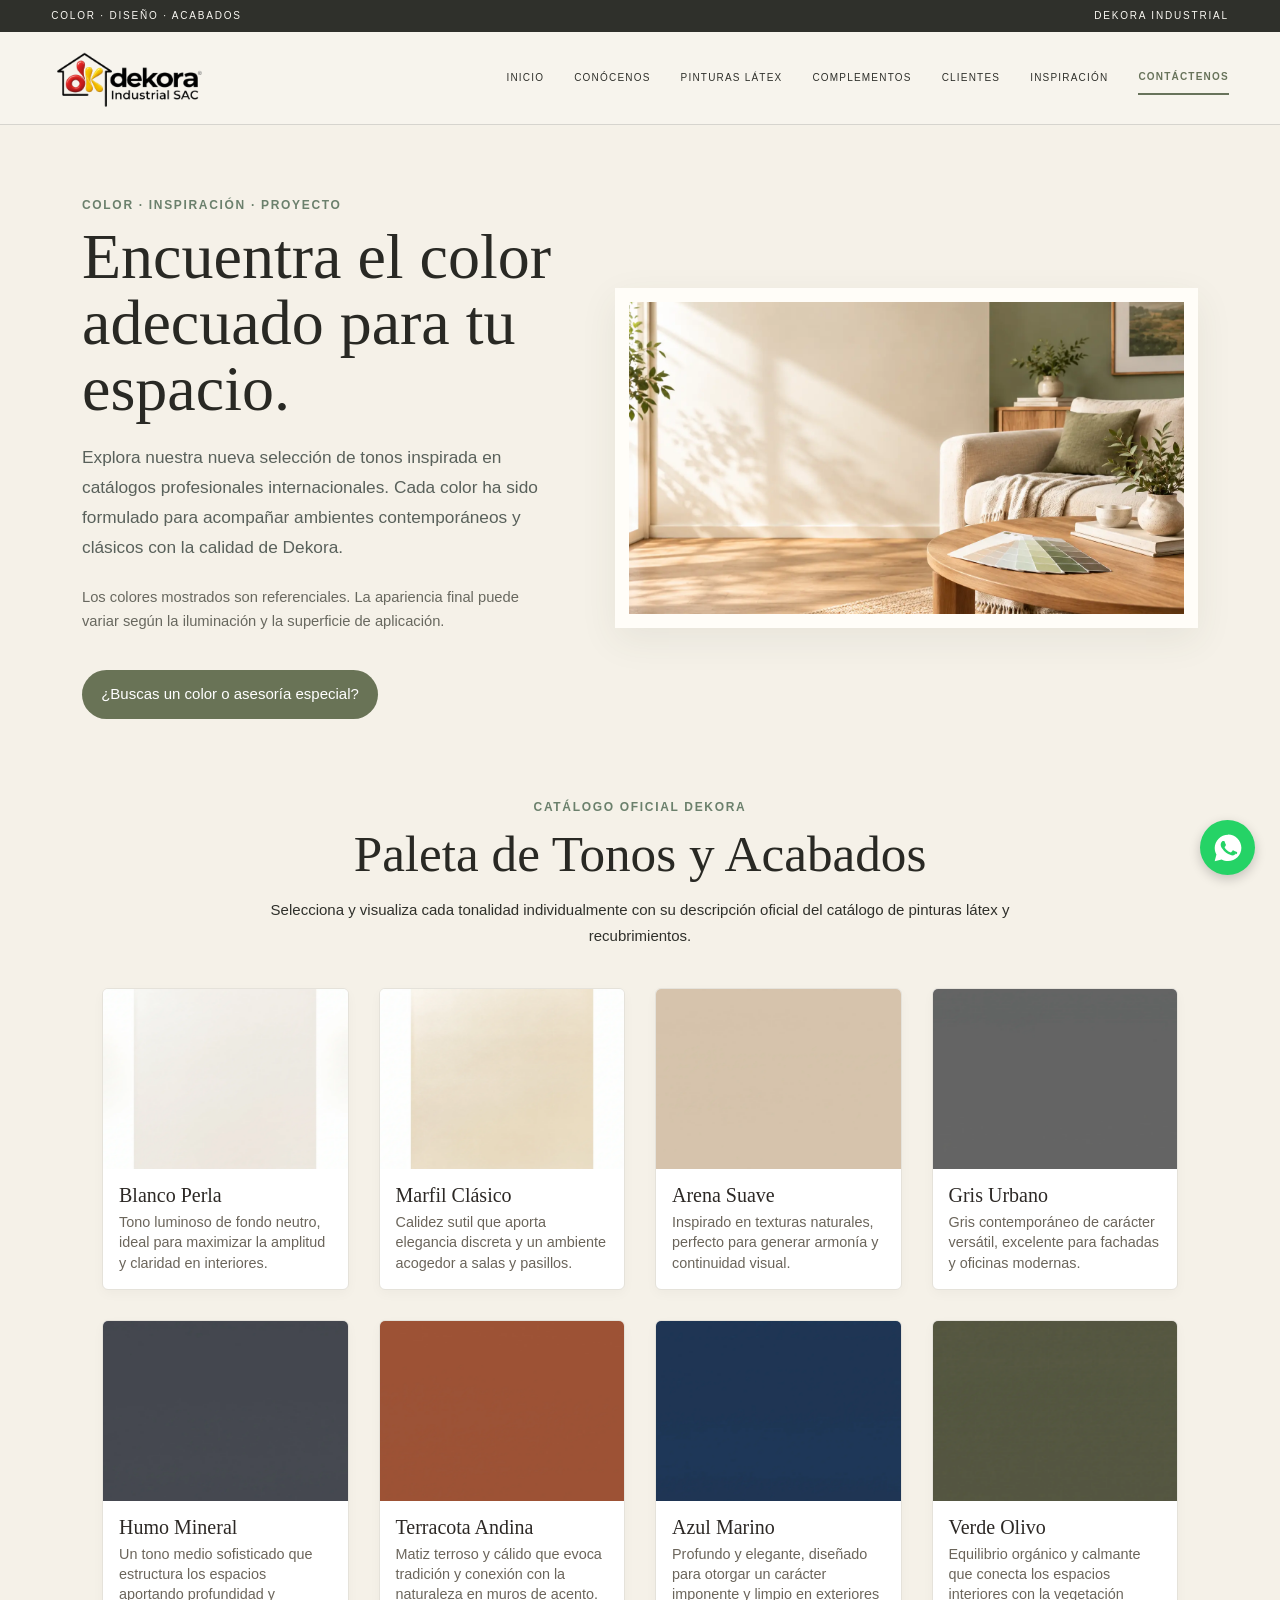
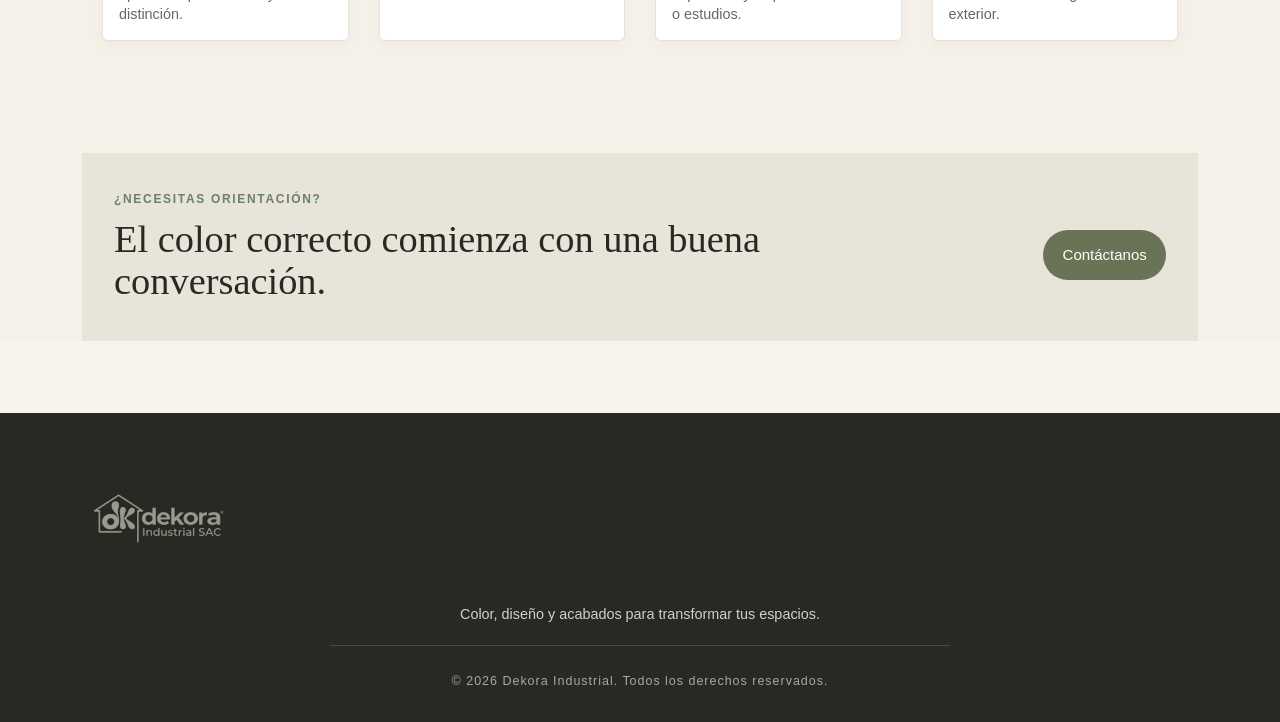
==== carta.html @ 5e77c66f "Add files via upload" ====
<!DOCTYPE html>
<html lang="es">

<head>
  <meta charset="utf-8">
  <meta name="viewport" content="width=device-width, initial-scale=1.0">

  <title>Carta de Colores y Tonos para Proyectos | Dekora Industrial</title>
  <meta name="description"
    content="Explora nuestra carta de colores por tonos inspirada en estándares profesionales. Encuentra muestras individuales y asesórate con nuestro equipo comercial en el Perú.">

  <!-- Open Graph -->
  <meta property="og:title" content="Dekora Industrial S.A.C. | Calidad y Color en Pinturas">
  <meta property="og:description"
    content="Líderes en fabricación de pinturas látex, selladores y recubrimientos para el sector construcción e industrial en el Perú.">
  <meta property="og:image" content="assets/img/logo-2026.png">
  <meta property="og:type" content="website">
  <meta property="og:locale" content="es_PE">

  <link href="assets/css/estilos.css" rel="stylesheet">

  <!-- Estilos específicos añadidos para la cuadrícula estilo Little Greene -->
  <style>
    .color-swatch-grid {
      display: grid;
      grid-template-columns: repeat(auto-fill, minmax(220px, 1fr));
      gap: 30px;
      max-width: 1200px;
      margin: 40px auto;
      padding: 0 20px;
    }

    .color-swatch-card {
      background: #fff;
      border: 1px solid #e5e2da;
      border-radius: 6px;
      overflow: hidden;
      box-shadow: 0 4px 12px rgba(0, 0, 0, 0.03);
      transition: transform 0.2s ease, box-shadow 0.2s ease;
    }

    .color-swatch-card:hover {
      transform: translateY(-4px);
      box-shadow: 0 8px 20px rgba(0, 0, 0, 0.08);
    }

    .color-swatch-img {
      width: 100%;
      height: 180px;
      object-fit: cover;
      display: block;
    }

    .color-swatch-info {
      padding: 16px;
      text-align: left;
    }

    .color-swatch-info h3 {
      font-family: 'Cormorant Garamond', serif;
      font-size: 1.25rem;
      color: #2c2825;
      margin-bottom: 6px;
    }

    .color-swatch-info p {
      font-size: 0.9rem;
      color: #6b655b;
      margin: 0;
      line-height: 1.4;
    }
  </style>
</head>

<body>
  <div id="contenedor">

    <!-- HEADER -->
    <header class="site-header">
      <div class="top-bar"><span>Color · Diseño · Acabados</span><span>DEKORA INDUSTRIAL</span></div>
      <div class="main-header">
        <a href="index.html" class="logo" aria-label="Dekora - Inicio"><img src="assets/img/logo-2026.png"
            alt="Dekora"></a>
        <nav class="main-nav" aria-label="Navegación principal">
          <a href="index.html">Inicio</a>
          <a href="conocenos.html">Conócenos</a>
          <a href="latex.html">Pinturas látex</a>
          <a href="complementos.html">Complementos</a>
          <a href="clientes.html">Clientes</a>
          <a href="ideas.html">Inspiración</a>
          <a href="contactenos.html" class="active">Contáctenos</a>
        </nav>
      </div>
    </header>

    <main class="carta-page">

      <!-- HERO EDITORIAL -->
      <section class="carta-hero">
        <div class="carta-hero-copy">
          <p class="eyebrow">Color · Inspiración · Proyecto</p>
          <h1>Encuentra el color adecuado para tu espacio.</h1>
          <p class="lead">Explora nuestra nueva selección de tonos inspirada en catálogos profesionales internacionales.
            Cada color ha sido formulado para acompañar ambientes contemporáneos y clásicos con la calidad de Dekora.
          </p>
          <p class="carta-note">Los colores mostrados son referenciales. La apariencia final puede variar según la
            iluminación y la superficie de aplicación.</p>
          <a class="button-link" href="contactenos.html">¿Buscas un color o asesoría especial?</a>
        </div>
        <div class="carta-hero-media">
          <img src="assets/img/carta-hero.webp" alt="Interior contemporáneo con muestras de color Dekora"
            loading="lazy">
        </div>
      </section>

      <!-- SECCIÓN DE MUESTRAS INDIVIDUALES (Estilo Little Greene / Grid en formato WebP) -->
      <section class="carta-library" aria-labelledby="carta-title">
        <div class="section-intro" style="text-align: center; max-width: 800px; margin: 0 auto; padding: 0 20px;">
          <p class="eyebrow">Catálogo Oficial Dekora</p>
          <h2 id="carta-title">Paleta de Tonos y Acabados</h2>
          <p>Selecciona y visualiza cada tonalidad individualmente con su descripción oficial del catálogo de pinturas
            látex y recubrimientos.</p>
        </div>

        <div class="color-swatch-grid">

          <!-- Tono 01 -->
          <article class="color-swatch-card">
            <img src="assets/img/colores/blanco-perla.webp" alt="Muestra de color Blanco Perla Dekora"
              class="color-swatch-img" loading="lazy">
            <div class="color-swatch-info">
              <h3>Blanco Perla</h3>
              <p>Tono luminoso de fondo neutro, ideal para maximizar la amplitud y claridad en interiores.</p>
            </div>
          </article>

          <!-- Tono 02 -->
          <article class="color-swatch-card">
            <img src="assets/img/colores/marfil-clasico.webp" alt="Muestra de color Marfil Clásico Dekora"
              class="color-swatch-img" loading="lazy">
            <div class="color-swatch-info">
              <h3>Marfil Clásico</h3>
              <p>Calidez sutil que aporta elegancia discreta y un ambiente acogedor a salas y pasillos.</p>
            </div>
          </article>

          <!-- Tono 03 -->
          <article class="color-swatch-card">
            <img src="assets/img/colores/arena-suave.webp" alt="Muestra de color Arena Suave Dekora"
              class="color-swatch-img" loading="lazy">
            <div class="color-swatch-info">
              <h3>Arena Suave</h3>
              <p>Inspirado en texturas naturales, perfecto para generar armonía y continuidad visual.</p>
            </div>
          </article>

          <!-- Tono 04 -->
          <article class="color-swatch-card">
            <img src="assets/img/colores/gris-urbano.webp" alt="Muestra de color Gris Urbano Dekora"
              class="color-swatch-img" loading="lazy">
            <div class="color-swatch-info">
              <h3>Gris Urbano</h3>
              <p>Gris contemporáneo de carácter versátil, excelente para fachadas y oficinas modernas.</p>
            </div>
          </article>

          <!-- Tono 05 -->
          <article class="color-swatch-card">
            <img src="assets/img/colores/humo-mineral.webp" alt="Muestra de color Humo Mineral Dekora"
              class="color-swatch-img" loading="lazy">
            <div class="color-swatch-info">
              <h3>Humo Mineral</h3>
              <p>Un tono medio sofisticado que estructura los espacios aportando profundidad y distinción.</p>
            </div>
          </article>

          <!-- Tono 06 -->
          <article class="color-swatch-card">
            <img src="assets/img/colores/terracota-andina.webp" alt="Muestra de color Terracota Andina Dekora"
              class="color-swatch-img" loading="lazy">
            <div class="color-swatch-info">
              <h3>Terracota Andina</h3>
              <p>Matiz terroso y cálido que evoca tradición y conexión con la naturaleza en muros de acento.</p>
            </div>
          </article>

          <!-- Tono 07 -->
          <article class="color-swatch-card">
            <img src="assets/img/colores/azul-marino.webp" alt="Muestra de color Azul Marino Dekora"
              class="color-swatch-img" loading="lazy">
            <div class="color-swatch-info">
              <h3>Azul Marino</h3>
              <p>Profundo y elegante, diseñado para otorgar un carácter imponente y limpio en exteriores o estudios.</p>
            </div>
          </article>

          <!-- Tono 08 -->
          <article class="color-swatch-card">
            <img src="assets/img/colores/verde-olivo.webp" alt="Muestra de color Verde Olivo Dekora"
              class="color-swatch-img" loading="lazy">
            <div class="color-swatch-info">
              <h3>Verde Olivo</h3>
              <p>Equilibrio orgánico y calmante que conecta los espacios interiores con la vegetación exterior.</p>
            </div>
          </article>

        </div>
      </section>

      <!-- CALL TO ACTION -->
      <section class="carta-cta">
        <div>
          <p class="eyebrow">¿Necesitas orientación?</p>
          <h2>El color correcto comienza con una buena conversación.</h2>
        </div>
        <a class="button-link" href="contactenos.html">Contáctanos</a>
      </section>
    </main>

    <!-- WhatsApp Floating Button -->
    <a href="https://wa.me/51946542514?text=Hola,%20deseo%20más%20información%20sobre%20los%20colores%20y%20productos%20de%20Dekora."
      target="_blank" rel="noopener noreferrer" class="whatsapp-float-btn" aria-label="Escríbenos por WhatsApp">
      <svg class="whatsapp-float-icon" xmlns="http://www.w3.org/2000/svg" viewBox="0 0 24 24">
        <path
          d="M12.04 2c-5.52 0-10 4.48-10 10 0 1.77.46 3.45 1.28 4.9L2 22l5.25-1.38c1.41.77 3.03 1.21 4.79 1.21 5.52 0 10-4.48 10-10s-4.48-10-10-10zm5.81 14.19c-.24.67-1.4 1.28-1.93 1.36-.5.08-1.14.12-3.35-.78-2.88-1.19-4.75-4.14-4.89-4.33-.14-.19-1.16-1.55-1.16-2.96 0-1.41.74-2.1 1-2.38.26-.28.57-.35.76-.35.19 0 .38 0 .55.01.18.01.42-.07.66.51.24.58.82 2 .89 2.15.07.15.12.33.02.53-.1.2-.15.33-.3.51-.15.18-.32.4-.46.54-.15.15-.31.31-.13.61.18.3 0.8 1.32 1.72 2.14 1.18 1.05 2.18 1.38 2.49 1.53.31.15.49.13.67-.08.18-.21.78-.91.99-1.23.21-.32.42-.27.71-.16.29.11 1.83.86 2.14 1.02.31.16.52.24.6.37.08.13.08.75-.16 1.42z" />
      </svg>
    </a>

    <!-- FOOTER -->
    <footer id="piepagina" class="site-footer">
      <div class="footer-inner">
        <div class="footer-brand"><img src="assets/img/logo-2026-white_gray.png" alt="Dekora"></div>
        <p>Color, diseño y acabados para transformar tus espacios.</p>
        <p class="copyright">© 2026 Dekora Industrial. Todos los derechos reservados.</p>
      </div>
    </footer>
  </div>
</body>

</html>
---- assets/css/estilos.css ----
/*
  DEKORA WEBSITE STYLES
  This file contains the shared styles for the website.
  Keep image paths relative to each HTML file, for example:
  assets/img/latex-superior-4lts.webp
*/

/* =========================================================
   DEKORA INDUSTRIAL
   Author: Jose Alvarado
   File: estilos.css
   ========================================================= */

/* =========================================================
   LATEST CHANGES — September 3, 2026
   - Refined the hero section for a more editorial appearance.
   - Improved responsive spacing and typography.
   - Added accessible focus states and safer image behavior.
   - Kept legacy styles for older internal pages.
   ========================================================= */

/*
================================================================
DEKORA INDUSTRIAL — 2026
Premium editorial visual system
Paint · Color · Finishes · Inspiration

This stylesheet controls the redesigned homepage and keeps a
small compatibility layer for older internal pages.

IMPORTANT:
- index.html does NOT load the old global.css.
- The old jQuery slideshow is no longer used by the homepage.
- Legacy classes are retained at the bottom until internal pages
  are redesigned.
================================================================
*/


/* ==============================================================
   1. COLOR PALETTE
   ============================================================== */

:root {
    --cream: #F4F0E8;
    --warm-white: #FAF8F3;
    --olive: #65705A;
    --deep-green: #34443A;
    --terracotta: #A66A52;
    --charcoal: #292924;
    --soft-grey: #D8D3C8;
    --white: #FFFFFF;

    --content-width: 1240px;
    --wide-width: 1400px;
}


/* ==============================================================
   2. RESET / BASE
   ============================================================== */

*,
*::before,
*::after {
    box-sizing: border-box;
}

html {
    margin: 0;
    padding: 0;
    scroll-behavior: smooth;
}

body {
    margin: 0;
    padding: 0;

    background: var(--cream);
    color: var(--charcoal);

    font-family: "Montserrat", Arial, Helvetica, sans-serif;
    font-size: 15px;
    line-height: 1.6;

    -webkit-font-smoothing: antialiased;
    text-rendering: optimizeLegibility;
}

img {
    display: block;
    max-width: 100%;
    height: auto;
}

a {
    color: inherit;
    text-decoration: none;
}

button,
input,
textarea,
select {
    font: inherit;
}

ul,
ol {
    margin: 0;
    padding: 0;
    list-style: none;
}

p {
    margin: 0 0 20px;
}


/* ==============================================================
   3. TYPOGRAPHY
   ============================================================== */

h1,
h2,
h3,
h4,
h5,
h6 {
    margin: 0;
    padding: 0;

    color: var(--charcoal);

    font-family:
        "Cormorant Garamond",
        Georgia,
        "Times New Roman",
        serif;

    font-weight: 500;
    line-height: 1.05;
}

h1 {
    font-size: clamp(50px, 7vw, 96px);
}

h2 {
    font-size: clamp(42px, 5.5vw, 74px);
}

h3 {
    font-size: 34px;
}

h4 {
    font-size: 28px;
}

p {
    font-size: 15px;
    line-height: 1.8;
}

.eyebrow {
    margin-bottom: 18px;

    font-family: "Montserrat", Arial, Helvetica, sans-serif;
    font-size: 10px;
    font-weight: 600;
    line-height: 1.4;

    letter-spacing: 0.20em;
    text-transform: uppercase;
}

.texto_blanco {
    color: var(--white);
}


/* ==============================================================
   4. MAIN WEBSITE CONTAINER
   ============================================================== */

#contenedor {
    width: 100%;
    max-width: 100%;
    margin: 0 auto;

    overflow: hidden;
}


/* ==============================================================
   5. HEADER
   ============================================================== */

#cabecera,
.site-header {
    width: 100%;

    background: var(--warm-white);

    border-bottom: 1px solid rgba(41, 41, 36, 0.12);
}

.top-bar {
    width: 100%;
    min-height: 32px;

    padding: 7px 4%;

    display: flex;
    align-items: center;
    justify-content: space-between;

    background: var(--deep-green);
    color: var(--warm-white);

    font-family: "Montserrat", Arial, Helvetica, sans-serif;
    font-size: 10px;
    letter-spacing: 0.12em;
    text-transform: uppercase;
}

.main-header {
    width: min(var(--wide-width), 92%);
    min-height: 108px;

    margin: 0 auto;
    padding: 18px 0;

    display: flex;
    align-items: center;
    justify-content: space-between;

    gap: 40px;
}

.logo {
    width: auto;
    height: auto;

    margin: 0;
    padding: 0;

    flex-shrink: 0;
}

.logo img {
    width: auto;
    max-width: 155px;
    max-height: 78px;

    object-fit: contain;
}

#menu,
.main-nav {
    width: auto;
    height: auto;

    margin: 0;
    padding: 0;

    display: flex;
    align-items: center;
    justify-content: flex-end;

    gap: 30px;

    float: none;
}

#menu ul {
    display: flex;
    align-items: center;
    gap: 30px;
}

#menu li {
    margin: 0;
    padding: 0;
}

#menu li a,
.main-nav a {
    display: inline-block;

    padding: 10px 0;

    color: var(--charcoal);

    font-family: "Montserrat", Arial, Helvetica, sans-serif;
    font-size: 10px;
    font-weight: 500;
    line-height: 1.2;

    letter-spacing: 0.14em;
    text-align: center;
    text-transform: uppercase;

    border-bottom: 1px solid transparent;

    transition:
        color 0.25s ease,
        border-color 0.25s ease;
}

#menu li a:hover,
#menu li.selection a,
.main-nav a:hover,
.main-nav a.active {
    color: var(--olive);
    border-bottom-color: var(--olive);
}

/* Container for your nav links */
.nav-links,
header nav {
    display: flex;
    align-items: center;
    gap: 2rem;
    /* Controls the exact space between each link consistently */
}

/* Individual navigation links */
.nav-links a,
header nav a {
    font-family: inherit;
    /* Inherits your main site font family */
    font-size: 0.95rem;
    /* Fixes a uniform font size across all tabs */
    font-weight: 500;
    /* Ensures consistent font weight */
    text-transform: uppercase;
    /* If your design uses uppercase */
    letter-spacing: 0.5px;
    text-decoration: none;
    color: #333;
    /* Adjust to your text color */
    padding: 0.5rem 0;
    /* Consistent vertical padding */
    transition: color 0.2s ease;
}

/* Active tab style */
.nav-links a.active,
header nav a.active {
    font-weight: 700;
    /* Makes the current tab bold */
    border-bottom: 2px solid currentColor;
    /* Optional: standard active indicator */
}

/* ==============================================================
   6. HERO
   --------------------------------------------------------------
   The current image is temporary. The layout is ready for the
   future 2026 editorial hero photograph.
   ============================================================== */

#banner,
.hero {
    position: relative;

    width: 100%;
    height: 78vh;
    min-height: 560px;
    max-height: 850px;

    overflow: hidden;

    background: var(--deep-green);
}

.hero>img {
    width: 100%;
    height: 100%;

    object-fit: cover;
    object-position: center;
}

.hero::after {
    content: "";

    position: absolute;
    inset: 0;
    z-index: 1;

    background: rgba(0, 0, 0, 0.18);

    pointer-events: none;
}

.hero-content {
    position: absolute;
    z-index: 2;

    left: 8%;
    bottom: 12%;

    width: min(680px, 82%);
}

.hero-content .eyebrow {
    color: var(--white);
}

.hero-content h1 {
    max-width: 700px;
    margin-bottom: 28px;

    color: var(--white);
}

.hero-description {
    max-width: 480px;

    margin: 0 0 30px;

    color: var(--white);

    font-family: "Montserrat", Arial, Helvetica, sans-serif;
    font-size: 16px;
    font-weight: 300;
    line-height: 1.7;
}


/* ==============================================================
   7. BUTTONS
   ============================================================== */

.button {
    display: inline-block;

    padding: 15px 28px;

    background: var(--warm-white);
    color: var(--charcoal);

    border: 1px solid var(--warm-white);

    font-family: "Montserrat", Arial, Helvetica, sans-serif;
    font-size: 10px;
    font-weight: 600;

    letter-spacing: 0.14em;
    text-transform: uppercase;

    transition:
        background 0.25s ease,
        color 0.25s ease,
        border-color 0.25s ease;
}

.button:hover {
    background: transparent;
    color: var(--white);
    border-color: var(--white);
}


/* ==============================================================
   8. GENERAL SECTION UTILITY
   ============================================================== */

section {
    position: relative;
}

.section-container {
    width: min(1200px, 88%);
    margin: 0 auto;
}


/* ==============================================================
   9. INTRODUCTION / MAIN PAINT
   ============================================================== */

.intro {
    width: min(var(--content-width), 88%);

    margin: 0 auto;
    padding: 125px 0;

    display: grid;
    grid-template-columns: 1.08fr 0.92fr;
    align-items: center;

    gap: 90px;
}

.intro-image {
    min-height: 620px;

    display: flex;
    align-items: center;
    justify-content: center;

    overflow: hidden;

    background: var(--cream);
}

.intro-image img {
    width: 100%;
    height: 620px;

    padding: 45px;

    object-fit: contain;
    object-position: center;

    filter: drop-shadow(0 18px 25px rgba(0, 0, 0, 0.10));
}

.intro-text {
    padding: 20px 0;
}

.intro-text .eyebrow {
    color: var(--olive);
}

.intro-text h2 {
    max-width: 600px;
    margin-bottom: 30px;
}

.intro-text p {
    max-width: 500px;
}

.text-link {
    display: inline-block;

    margin-top: 8px;
    padding-bottom: 5px;

    border-bottom: 1px solid var(--charcoal);

    font-family: "Montserrat", Arial, Helvetica, sans-serif;
    font-size: 10px;
    font-weight: 600;

    letter-spacing: 0.13em;
    text-transform: uppercase;

    transition:
        color 0.25s ease,
        border-color 0.25s ease;
}

.text-link:hover {
    color: var(--olive);
    border-color: var(--olive);
}


/* ==============================================================
   10. BRAND STATEMENT
   ============================================================== */

.statement {
    padding: 135px 8%;

    background: var(--olive);
    color: var(--warm-white);

    text-align: center;
}

.statement .eyebrow {
    color: var(--warm-white);
}

.statement h2 {
    max-width: 1000px;
    margin: 0 auto;

    color: var(--warm-white);
}


/* ==============================================================
   11. PRODUCTS
   ============================================================== */

.products-section {
    padding: 125px 0;

    background: var(--warm-white);
}

.products-header {
    width: min(900px, 88%);

    margin: 0 auto 75px;

    text-align: center;
}

.products-header .eyebrow {
    color: var(--olive);
}

.products-header h2 {
    margin-bottom: 25px;
}

.products-header p {
    max-width: 700px;
    margin-left: auto;
    margin-right: auto;
}

.products-grid {
    width: min(1240px, 88%);

    margin: 0 auto;

    display: grid;
    grid-template-columns: repeat(3, 1fr);

    gap: 28px;
}

.product-card {
    position: relative;

    overflow: hidden;

    background: var(--cream);
}

.product-card img {
    width: 100%;
    height: 510px;

    object-fit: cover;

    transition: transform 0.6s ease;
}

/* The paint container is a transparent PNG, not a photograph. */
.product-card:first-child img {
    object-fit: contain;

    padding: 45px;

    background: var(--cream);

    filter: drop-shadow(0 18px 25px rgba(0, 0, 0, 0.10));
}

.product-card:hover img {
    transform: scale(1.025);
}

.product-card-content {
    padding: 26px 10px 40px;
}

.product-card-content .eyebrow {
    color: var(--olive);
}

.product-card-content h3 {
    margin-bottom: 12px;
}

.product-card-content p {
    margin-bottom: 12px;
}


/* ==============================================================
   12. PROFESSIONAL SERVICES
   ============================================================== */

.services {
    width: 100%;

    display: grid;
    grid-template-columns: repeat(2, 1fr);
}

.service {
    position: relative;

    min-height: 650px;

    overflow: hidden;

    background: var(--deep-green);
}

.service img {
    width: 100%;
    height: 100%;
    min-height: 650px;

    object-fit: cover;

    transition: transform 0.6s ease;
}

.service:hover img {
    transform: scale(1.025);
}

.service-content {
    position: absolute;
    z-index: 2;

    left: 8%;
    right: 8%;
    bottom: 9%;
}

.service-content::before {
    content: "";

    position: absolute;
    z-index: -1;

    inset: -45px -35px -35px;

    background: rgba(0, 0, 0, 0.28);
}

.service-content .eyebrow,
.service-content h2,
.service-content p {
    color: var(--white);
}

.service-content h2 {
    margin-bottom: 20px;
}

.service-content p {
    max-width: 480px;
}


/* ==============================================================
   13. INSPIRATION
   ============================================================== */

.inspiration {
    padding: 125px 0;

    background: var(--cream);
}

.inspiration-header {
    width: min(900px, 88%);

    margin: 0 auto 65px;

    text-align: center;
}

.inspiration-header .eyebrow {
    color: var(--olive);
}

.inspiration-header h2 {
    margin-bottom: 25px;
}

.inspiration-header p {
    max-width: 700px;
    margin-left: auto;
    margin-right: auto;
}

.inspiration-image {
    width: min(1400px, 92%);
    height: 700px;

    margin: 0 auto;

    overflow: hidden;
}

.inspiration-image img {
    width: 100%;
    height: 100%;

    object-fit: cover;

    transition: transform 0.6s ease;
}

.inspiration-image:hover img {
    transform: scale(1.015);
}


/* ==============================================================
   14. CONTACT CTA
   ============================================================== */

.cta {
    padding: 125px 8%;

    background: var(--deep-green);
    color: var(--warm-white);

    text-align: center;
}

.cta .eyebrow {
    color: var(--warm-white);
}

.cta h2 {
    max-width: 900px;

    margin: 0 auto 35px;

    color: var(--warm-white);
}

.cta p {
    max-width: 650px;

    margin: 0 auto 35px;

    color: var(--warm-white);
}


/* ==============================================================
   15. FOOTER
   ============================================================== */

#piepagina,
.site-footer {
    width: 100%;
    min-height: 300px;

    padding: 70px 6% 30px;

    background: var(--charcoal);
    color: var(--warm-white);
}

.site-footer a {
    color: var(--warm-white);

    transition: opacity 0.25s ease;
}

.site-footer a:hover {
    opacity: 0.6;
}

.footer-brand {
    margin-bottom: 50px;
}

.footer-brand img {
    width: 150px;
    max-height: 78px;

    object-fit: contain;
}

.footer-columns {
    display: grid;
    grid-template-columns: repeat(3, 1fr);

    gap: 60px;

    margin-bottom: 60px;
}

.footer-columns h3 {
    margin-bottom: 20px;

    color: var(--warm-white);

    font-family: "Montserrat", Arial, Helvetica, sans-serif;
    font-size: 10px;
    font-weight: 600;

    letter-spacing: 0.15em;
    text-transform: uppercase;
}

.footer-columns a {
    display: block;

    margin-bottom: 10px;

    font-size: 13px;
}

.footer-columns p {
    max-width: 320px;
    color: var(--warm-white);
}

.copyright {
    padding-top: 25px;

    border-top: 1px solid rgba(255, 255, 255, 0.15);

    color: rgba(255, 255, 255, 0.6);

    font-size: 10px;
    letter-spacing: 0.08em;
}


/* ==============================================================
   16. LEGACY DEKORA CLASSES
   --------------------------------------------------------------
   Keep these until the older internal pages are redesigned.
   ============================================================== */

.caja_negra {
    width: 100%;
    height: auto;

    padding: 100px 8%;

    background: var(--deep-green);
}

.caja_cuerpo {
    width: 100%;
    height: auto;

    padding: 100px 8%;

    background: var(--cream);
}

.img_bienvenidos,
.img_ofrecemos {
    max-width: 1200px;
    margin: 30px auto 0;
}

.titulos {
    width: auto;
}

.caja_interior {
    margin: 40px 0;
}


/* ==============================================================
   17. CONTACT PAGE COMPATIBILITY
   ============================================================== */

.caja_contactenos {
    width: 100%;
    max-width: 500px;
    float: none;
}

#contacto {
    margin-top: 40px;
    float: none;
}

.rotulos {
    width: 120px;

    display: block;
    float: left;

    padding: 5px 10px 5px 0;

    color: var(--charcoal);

    font-family: "Montserrat", Arial, Helvetica, sans-serif;
    font-size: 12px;
    text-align: right;
}

.campos {
    width: calc(100% - 130px);

    display: block;
    float: left;

    padding: 5px;
}

.campo {
    width: 100%;
    padding: 10px;

    background: var(--warm-white);
    border: 1px solid var(--soft-grey);

    font-family: "Montserrat", Arial, Helvetica, sans-serif;
    font-size: 13px;

    outline: none;
}

.campo:focus {
    border-color: var(--olive);
}

.boton {
    width: 160px;

    padding: 12px 20px;

    background: var(--olive);
    color: var(--white);

    border: none;

    font-family: "Montserrat", Arial, Helvetica, sans-serif;
    font-size: 10px;
    font-weight: 600;

    letter-spacing: 0.1em;
    text-transform: uppercase;

    cursor: pointer;

    transition: background 0.25s ease;
}

.boton:hover {
    background: var(--deep-green);
}

[required] {
    border: 1px solid var(--soft-grey);
}


/* ==============================================================
   18. MAP
   ============================================================== */

.mapa {
    width: 100%;
    max-width: 100%;

    height: 450px;

    margin: 40px 0;

    float: none;
}


/* ==============================================================
   19. ACCORDION
   ============================================================== */

.accordion {
    width: 100%;
    max-width: 1100px;

    margin: 40px auto;

    border-bottom: 1px solid var(--soft-grey);
}

.accordion h3 {
    margin: 0;
    padding: 18px 20px;

    background: var(--warm-white);
    color: var(--charcoal);

    font-family: "Montserrat", Arial, Helvetica, sans-serif;
    font-size: 14px;
    font-weight: 500;

    letter-spacing: 0.04em;

    border: 1px solid var(--soft-grey);
    border-bottom: none;

    cursor: pointer;

    transition:
        background 0.25s ease,
        color 0.25s ease;
}

.accordion h3:hover,
.accordion h3.active {
    background: var(--olive);
    color: var(--white);
}

.accordion p {
    margin: 0;
    padding: 20px;

    background: var(--warm-white);

    border-left: 1px solid var(--soft-grey);
    border-right: 1px solid var(--soft-grey);

    font-family: "Montserrat", Arial, Helvetica, sans-serif;
    font-size: 13px;
    line-height: 1.7;
}


/* ==============================================================
   20. CLIENT IMAGES
   ============================================================== */

.img_clientes {
    width: 100%;
    margin-top: 40px;
}


/* ==============================================================
   21. FLOAT CLEARING
   ============================================================== */

.limpiar {
    clear: both;
}


/* ==============================================================
   22. RESPONSIVE — TABLETS
   ============================================================== */

@media (max-width: 1000px) {

    .main-header {
        width: 90%;

        flex-direction: column;
        justify-content: center;

        padding: 25px 0;

        gap: 20px;
    }

    #menu,
    .main-nav {
        justify-content: center;
    }

    #menu ul {
        flex-wrap: wrap;
        justify-content: center;

        gap: 10px 25px;
    }

    #menu li a,
    .main-nav a {
        font-size: 10px;
    }

    .intro {
        grid-template-columns: 1fr;
        gap: 55px;
    }

    .intro-image {
        min-height: 0;
    }

    .intro-image img {
        height: 540px;
    }

    .intro-text {
        padding: 0;
    }

    .products-grid {
        grid-template-columns: repeat(2, 1fr);
    }

    .services {
        grid-template-columns: 1fr;
    }

    .service,
    .service img {
        min-height: 560px;
    }

    .inspiration-image {
        height: 570px;
    }

    .footer-columns {
        grid-template-columns: repeat(2, 1fr);
    }
}


/* ==============================================================
   23. RESPONSIVE — MOBILE
   ============================================================== */

@media (max-width: 700px) {

    body {
        font-size: 14px;
    }

    .top-bar {
        padding: 8px 5%;
        font-size: 8px;
        letter-spacing: 0.08em;
    }

    /* Hide the second top-bar label on narrow screens. */
    .top-bar span:last-child {
        display: none;
    }

    .main-header {
        width: 90%;
        min-height: auto;

        padding: 24px 0 20px;
    }

    .logo img {
        max-width: 145px;
        max-height: 72px;
    }

    #menu,
    .main-nav {
        width: 100%;
    }

    #menu ul {
        width: 100%;
        gap: 5px 18px;
    }

    #menu li a,
    .main-nav a {
        font-size: 9px;
        letter-spacing: 0.08em;
    }

    .hero {
        height: 72vh;
        min-height: 500px;
    }

    .hero-content {
        left: 7%;
        bottom: 10%;

        width: 86%;
    }

    .hero-content h1 {
        font-size: clamp(46px, 13vw, 70px);
    }

    .hero-description {
        max-width: 420px;
        font-size: 14px;
        line-height: 1.7;
    }

    .intro {
        width: 86%;
        padding: 80px 0;
    }

    .intro-image img {
        height: 410px;
        padding: 30px;
    }

    .statement {
        padding: 90px 7%;
    }

    .statement h2 {
        font-size: 44px;
    }

    .products-section {
        padding: 85px 0;
    }

    .products-grid {
        width: 86%;

        grid-template-columns: 1fr;

        gap: 20px;
    }

    .product-card img {
        height: 450px;
    }

    .product-card:first-child img {
        padding: 30px;
    }

    .services {
        grid-template-columns: 1fr;
    }

    .service,
    .service img {
        min-height: 500px;
    }

    .inspiration {
        padding: 85px 0;
    }

    .inspiration-image {
        width: 86%;
        height: 450px;
    }

    .cta {
        padding: 90px 7%;
    }

    #piepagina,
    .site-footer {
        padding: 60px 7% 25px;
    }

    .footer-columns {
        grid-template-columns: 1fr;
        gap: 40px;
    }

    .rotulos {
        width: 100%;
        float: none;

        padding: 5px 0;

        text-align: left;
    }

    .campos {
        width: 100%;
        float: none;

        padding: 5px 0 15px;
    }
}


/* ==============================================================
   24. RESPONSIVE — VERY SMALL SCREENS
   ============================================================== */

@media (max-width: 450px) {

    .main-nav {
        gap: 10px;
    }

    #menu ul {
        gap: 4px 12px;
    }

    #menu li a,
    .main-nav a {
        font-size: 8px;
    }

    .hero-content h1 {
        font-size: 46px;
    }

    .hero-description {
        font-size: 13px;
    }

    .intro-image img {
        height: 330px;
        padding: 20px;
    }

    .statement h2 {
        font-size: 39px;
    }

    .product-card img {
        height: 350px;
    }

    .service,
    .service img {
        min-height: 420px;
    }

    .inspiration-image {
        height: 350px;
    }

    .button {
        padding: 13px 20px;
        font-size: 9px;
    }
}

/* ==============================================================
   25. FINAL HOMEPAGE REFINEMENTS
   These rules improve the visual hierarchy without changing the
   HTML structure. They are easy to adjust as the new photography
   is added later.
   ============================================================== */

/* Keep hero text readable over both light and dark photographs. */
.hero::after {
    background:
        linear-gradient(90deg, rgba(20, 25, 20, 0.52) 0%, rgba(20, 25, 20, 0.18) 58%, rgba(20, 25, 20, 0.04) 100%);
}

/* Give the hero a more intentional editorial composition. */
.hero-content {
    max-width: 760px;
    padding: 0 0 8px;
}

.hero-content h1 {
    max-width: 760px;
    letter-spacing: -0.025em;
    text-wrap: balance;
}

.hero-description {
    max-width: 420px;
}

/* Make buttons feel lighter and more refined. */
.button {
    border-radius: 0;
    transition: background 0.25s ease, color 0.25s ease, border-color 0.25s ease, transform 0.25s ease;
}

.button:hover {
    transform: translateY(-2px);
}

/* Keep image containers stable while photographs are replaced. */
.hero>img,
.inspiration-image img,
.service>img,
.product-card img {
    backface-visibility: hidden;
}

/* Improve reading width and vertical rhythm on medium screens. */
@media (max-width: 1000px) {
    .hero {
        height: 72vh;
        min-height: 520px;
    }

    .hero-content {
        left: 7%;
        width: 82%;
    }

    .intro,
    .products-section,
    .inspiration {
        padding-top: 100px;
        padding-bottom: 100px;
    }
}

/* Mobile layout: keep the headline prominent without crowding. */
@media (max-width: 700px) {
    .hero {
        height: 76vh;
        min-height: 520px;
    }

    .hero::after {
        background: linear-gradient(180deg, rgba(20, 25, 20, 0.08) 0%, rgba(20, 25, 20, 0.56) 72%, rgba(20, 25, 20, 0.68) 100%);
    }

    .hero-content {
        left: 7%;
        bottom: 9%;
        width: 86%;
    }

    .hero-content h1 {
        max-width: 560px;
        margin-bottom: 22px;
        letter-spacing: -0.015em;
    }

    .hero-description {
        max-width: 360px;
        margin-bottom: 26px;
    }

    .intro-text h2,
    .statement h2,
    .products-header h2,
    .inspiration-header h2,
    .cta h2 {
        text-wrap: balance;
    }
}

/* Very small screens: prevent oversized text and cramped buttons. */
@media (max-width: 450px) {
    .hero {
        min-height: 500px;
    }

    .hero-content {
        bottom: 8%;
    }

    .hero-content h1 {
        font-size: clamp(42px, 13vw, 58px);
    }

    .button {
        padding: 13px 20px;
    }
}

/* Visible keyboard focus helps visitors navigate without a mouse. */
.button:focus-visible,
.text-link:focus-visible,
.main-nav a:focus-visible {
    outline: 2px solid var(--terracotta);
    outline-offset: 5px;
}

/* Respect visitors who prefer reduced motion. */
@media (prefers-reduced-motion: reduce) {
    html {
        scroll-behavior: auto;
    }

    *,
    *::before,
    *::after {
        transition-duration: 0.01ms !important;
        animation-duration: 0.01ms !important;
    }
}

/* =========================================================
   STAGE 5 — PRODUCT COMPARISON REFINEMENT
   Keeps the latex range easy to compare before the artwork update.
   ========================================================= */

.product-card-latex .product-card-content {
    gap: 0.85rem;
}

.latex-product-list {
    display: grid;
    gap: 0.35rem;
    margin: 0.35rem 0 0.25rem;
    padding: 0.85rem 0;
    border-top: 1px solid rgba(31, 41, 35, 0.14);
    border-bottom: 1px solid rgba(31, 41, 35, 0.14);
}

.latex-product-list p {
    margin: 0;
    font-size: 0.92rem;
    line-height: 1.45;
}

.latex-product-list strong {
    font-weight: 700;
}

@media (max-width: 600px) {
    .latex-product-list {
        padding: 0.7rem 0;
    }

    .latex-product-list p {
        font-size: 0.88rem;
    }
}

/* =========================================================
   STAGE 5 — PRODUCT COMPARISON REFINEMENT
   Keeps the latex range easy to compare before the artwork update.
   ========================================================= */
.product-card-latex .product-card-content {
    gap: 0.85rem;
}

.latex-product-list {
    display: grid;
    gap: .35rem;
    margin: .35rem 0 .25rem;
    padding: .85rem 0;
    border-top: 1px solid rgba(31, 41, 35, .14);
    border-bottom: 1px solid rgba(31, 41, 35, .14);
}

.latex-product-list p {
    margin: 0;
    font-size: .92rem;
    line-height: 1.45;
}

.latex-product-list strong {
    font-weight: 700;
}

@media (max-width:600px) {
    .latex-product-list {
        padding: .7rem 0;
    }

    .latex-product-list p {
        font-size: .88rem;
    }
}


/* COMPLEMENTOS — catálogo independiente */
.catalog-page {
    max-width: 1180px;
    margin: 0 auto;
    padding: 72px 24px;
}

.catalog-intro {
    max-width: 720px;
    margin-bottom: 42px;
}

.catalog-intro h1 {
    margin: 8px 0 16px;
    font-size: clamp(2rem, 4vw, 3.6rem);
    line-height: 1.05;
}

.catalog-intro>p:last-child {
    max-width: 620px;
    font-size: 1.08rem;
    line-height: 1.75;
}

.complementos-grid {
    display: grid;
    grid-template-columns: repeat(2, minmax(0, 1fr));
    gap: 28px;
}

.complementos-grid .product-card {
    overflow: hidden;
}

.complementos-grid .product-card img {
    width: 100%;
    height: 260px;
    object-fit: cover;
}

.complementos-grid .product-card h2 {
    margin: 8px 0 12px;
}

.product-meta {
    margin-top: 18px;
    font-size: .82rem;
    text-transform: uppercase;
    letter-spacing: .08em;
    opacity: .65;
}

@media (max-width: 700px) {
    .catalog-page {
        padding: 48px 18px;
    }

    .complementos-grid {
        grid-template-columns: 1fr;
    }

    .complementos-grid .product-card img {
        height: 220px;
    }
}


/* =========================================================
   ETAPA 10 — CATÁLOGO TÉCNICO Y NAVEGACIÓN
   - Menú separado para Pinturas látex y Complementos.
   - Fichas técnicas legibles y consistentes con el sitio.
   - Mantiene temporalmente las imágenes actuales.
   ========================================================= */
.catalog-detail-page {
    max-width: 1180px;
    margin: 0 auto;
    padding: 72px 28px 90px;
}

.catalog-detail-intro {
    max-width: 760px;
    margin-bottom: 44px;
}

.catalog-detail-intro h1 {
    margin: 8px 0 18px;
}

.catalog-detail-intro p {
    max-width: 680px;
    line-height: 1.8;
}

.catalog-detail-grid {
    display: grid;
    grid-template-columns: repeat(2, minmax(0, 1fr));
    gap: 28px;
}

.catalog-detail-card {
    background: #fffdf9;
    border: 1px solid rgba(40, 48, 40, .14);
    padding: 0;
}

.catalog-detail-card .product-card-media {
    background: #f0eee7;
    min-height: 260px;
    display: flex;
    align-items: center;
    justify-content: center;
    padding: 24px;
}

.catalog-detail-card .product-card-media img {
    max-width: 100%;
    height: 260px;
    object-fit: contain;
}

.catalog-detail-card-content {
    padding: 30px;
}

.catalog-detail-card h2 {
    margin: 6px 0 10px;
}

.product-lead {
    font-size: 1.05rem;
    line-height: 1.75;
    margin-bottom: 24px;
}

.spec-section {
    border-top: 1px solid rgba(40, 48, 40, .14);
    padding-top: 22px;
    margin-top: 24px;
}

.spec-section h3 {
    font-size: .82rem;
    letter-spacing: .12em;
    text-transform: uppercase;
    margin: 0 0 12px;
    color: #56634f;
}

.spec-section p {
    line-height: 1.75;
    margin: 0 0 14px;
}

.spec-section ul {
    margin: 0;
    padding-left: 20px;
}

.spec-section li {
    line-height: 1.7;
    margin-bottom: 6px;
}

.spec-table {
    width: 100%;
    border-collapse: collapse;
    margin-top: 8px;
}

.spec-table td {
    border-bottom: 1px solid rgba(40, 48, 40, .12);
    padding: 10px 0;
    vertical-align: top;
    line-height: 1.55;
}

.spec-table td:first-child {
    width: 42%;
    font-weight: 600;
    padding-right: 14px;
    color: #394337;
}

@media (max-width: 760px) {
    .catalog-detail-page {
        padding: 48px 18px 64px;
    }

    .catalog-detail-grid {
        grid-template-columns: 1fr;
        gap: 22px;
    }

    .catalog-detail-card-content {
        padding: 22px;
    }

    .catalog-detail-card .product-card-media {
        min-height: 220px;
    }

    .catalog-detail-card .product-card-media img {
        height: 220px;
    }
}


/* ==========================================================
   26. TECHNICAL PRODUCT CATALOG
   Consistent typography and spacing for product descriptions.
   ========================================================== */
.catalog-detail-page {
    width: min(1240px, 88%);
    margin: 0 auto;
    padding: 110px 0;
}

.catalog-detail-intro {
    max-width: 760px;
    margin-bottom: 70px;
}

.catalog-detail-intro h1 {
    margin-bottom: 24px;
}

.catalog-detail-grid {
    display: grid;
    grid-template-columns: repeat(2, minmax(0, 1fr));
    gap: 32px;
}

.catalog-detail-card {
    background: var(--cream);
    border: 1px solid var(--soft-grey);
    overflow: hidden;
}

.product-card-media {
    background: var(--warm-white);
    min-height: 300px;
    display: flex;
    align-items: center;
    justify-content: center;
}

.product-card-media img {
    width: 100%;
    height: 300px;
    object-fit: cover;
}

.catalog-detail-card-content {
    padding: 32px;
}

.catalog-detail-card-content h2 {
    margin-bottom: 16px;
}

.product-lead {
    font-size: 15px;
    line-height: 1.8;
    margin-bottom: 30px;
}

.spec-section h3 {
    margin: 28px 0 10px;
    font-size: 13px;
    letter-spacing: .08em;
    text-transform: uppercase;
}

.spec-section p,
.spec-section li {
    font-family: "Montserrat", Arial, sans-serif;
    font-size: 13px;
    line-height: 1.8;
}

.spec-section ul {
    margin: 0 0 18px;
    padding-left: 20px;
}

@media (max-width: 800px) {
    .catalog-detail-page {
        padding: 75px 0;
    }

    .catalog-detail-grid {
        grid-template-columns: 1fr;
    }

    .catalog-detail-card-content {
        padding: 24px;
    }
}


/* =========================================================
   ETAPA 13 — PÁGINAS INSTITUCIONALES E IDEAS
   Mantiene el mismo lenguaje visual de la página principal.
   ========================================================= */
.site-footer {
    padding: 34px 24px;
    background: #304238;
    color: #f7f4ee;
    text-align: center;
}

.footer-inner {
    max-width: 1120px;
    margin: 0 auto;
}

/* Footer logo: preserve the original white and gray artwork */
.site-footer .footer-brand img {
    width: 150px;
    height: auto;
    max-height: 78px;
    object-fit: contain;
    filter: none;
    opacity: 1;
}

.site-footer p {
    margin: 10px auto 0;
    max-width: 620px;
    color: rgba(247, 244, 238, .82);
    font-size: .9rem;
    line-height: 1.7;
}

.site-footer .copyright {
    margin-top: 18px;
    font-size: .78rem;
    color: rgba(247, 244, 238, .62);
}

.ideas-page {
    max-width: 1180px;
    margin: 0 auto;
    padding: 76px 24px 90px;
}

.ideas-hero {
    max-width: 760px;
    margin: 0 auto 46px;
    text-align: center;
}

.ideas-hero h1 {
    margin: 10px 0 18px;
}

.ideas-hero>p:last-child {
    font-size: 1.08rem;
    line-height: 1.8;
    color: #5e625d;
}

.ideas-grid {
    display: grid;
    grid-template-columns: repeat(2, minmax(0, 1fr));
    gap: 22px;
}

.idea-card {
    padding: 30px;
    background: #f8f6f1;
    border: 1px solid rgba(48, 66, 56, .14);
    border-radius: 2px;
}

.idea-card h2 {
    margin: 8px 0 14px;
    font-size: 1.35rem;
    line-height: 1.25;
    color: #28352d;
}

.idea-card p {
    line-height: 1.75;
    color: #555c55;
}

.idea-card .idea-product {
    margin-top: 18px;
    padding-top: 14px;
    border-top: 1px solid rgba(48, 66, 56, .14);
    font-size: .92rem;
}

.ideas-sources {
    margin: 42px auto 0;
    max-width: 850px;
    padding-top: 24px;
    border-top: 1px solid rgba(48, 66, 56, .18);
}

.ideas-sources h2 {
    font-size: 1.15rem;
    margin-bottom: 10px;
}

.ideas-sources p {
    font-size: .86rem;
    line-height: 1.7;
    color: #666;
}

@media (max-width:760px) {
    .ideas-page {
        padding: 52px 18px 64px
    }

    .ideas-grid {
        grid-template-columns: 1fr
    }

    .idea-card {
        padding: 24px
    }

    .site-footer {
        padding: 28px 18px
    }
}

/* =========================================================
   STAGE 14 — CLIENTES E IDEAS
   Presentación institucional coherente con la página principal.
   ========================================================= */
.clientes-page .section-intro {
    max-width: 760px;
    margin: 0 auto 32px;
    text-align: center
}

.eyebrow {
    margin: 0 0 10px;
    text-transform: uppercase;
    letter-spacing: .14em;
    font-size: .75rem;
    font-weight: 700;
    color: #6b806c
}

.lead {
    font-size: 1.08rem;
    line-height: 1.75;
    color: #59615b
}

.clientes-feature {
    display: grid;
    grid-template-columns: minmax(0, 1.05fr) minmax(0, .95fr);
    gap: 36px;
    align-items: center
}

.clientes-feature>img {
    width: 100%;
    height: auto;
    display: block;
    border-radius: 2px
}

.clientes-copy h2 {
    margin: 0 0 14px;
    font-size: clamp(1.6rem, 3vw, 2.3rem);
    line-height: 1.15
}

.clientes-copy p {
    line-height: 1.75;
    color: #59615b
}

.clientes-pilares {
    display: grid;
    gap: 16px;
    margin-top: 24px
}

.clientes-pilares div {
    padding-left: 16px;
    border-left: 2px solid #b8c5b5
}

.clientes-pilares strong,
.clientes-pilares span {
    display: block
}

.clientes-pilares strong {
    margin-bottom: 4px
}

.clientes-pilares span {
    font-size: .95rem;
    color: #68716a;
    line-height: 1.5
}

.ideas-note {
    margin-top: 28px;
    padding: 18px 22px;
    border-left: 3px solid #8a9d84;
    background: #f3f5f0;
    color: #59615b
}

.ideas-note strong {
    display: block;
    margin-bottom: 6px;
    color: #26342a
}

.ideas-note p {
    margin: 0;
    line-height: 1.6
}

@media(max-width:760px) {
    .clientes-feature {
        grid-template-columns: 1fr;
        gap: 24px
    }

    .clientes-page .section-intro {
        margin-bottom: 24px
    }
}


/* STAGE 15 — Listado de clientes y página institucional */
.clientes-intro-card {
    max-width: 900px;
    margin: 0 auto 34px;
    padding: 24px 28px;
    background: #f8f6f0;
    border-left: 3px solid #9aaa91;
    color: #59615b;
    line-height: 1.75;
    text-align: center
}

.clientes-listado {
    display: grid;
    grid-template-columns: repeat(3, minmax(0, 1fr));
    gap: 22px;
    align-items: start
}

.clientes-grupo {
    height: 100%;
    padding: 26px 24px;
    background: #fff;
    border: 1px solid rgba(40, 48, 40, .12);
    border-top: 3px solid #9aaa91
}

.clientes-grupo h2 {
    margin: 0 0 18px;
    font-size: 1.35rem;
    line-height: 1.2;
    color: #304238
}

.clientes-grupo ul {
    margin: 0;
    padding: 0;
    list-style: none
}

.clientes-grupo li {
    padding: 8px 0;
    border-bottom: 1px solid rgba(40, 48, 40, .09);
    font-size: .88rem;
    line-height: 1.45;
    color: #59615b
}

.clientes-grupo li:last-child {
    border-bottom: 0
}

.conocenos-page .section-intro {
    max-width: 760px;
    margin: 0 auto 34px;
    text-align: center
}

.conocenos-grid {
    display: grid;
    grid-template-columns: repeat(2, minmax(0, 1fr));
    gap: 22px;
    max-width: 1000px;
    margin: 0 auto
}

.conocenos-card {
    padding: 30px;
    background: #fff;
    border: 1px solid rgba(40, 48, 40, .12);
    border-top: 3px solid #9aaa91
}

.conocenos-card h2 {
    margin: 0 0 14px;
    font-size: clamp(1.35rem, 2.5vw, 1.8rem);
    line-height: 1.2;
    color: #304238
}

.conocenos-card p {
    margin: 0 0 14px;
    color: #59615b;
    line-height: 1.75
}

.conocenos-card p:last-child {
    margin-bottom: 0
}

.conocenos-card-principal {
    grid-column: span 2;
    background: #f8f6f0
}

.conocenos-card-beneficios ul {
    margin: 0;
    padding-left: 20px;
    color: #59615b
}

.conocenos-card-beneficios li {
    margin-bottom: 10px;
    line-height: 1.6
}

@media(max-width:900px) {
    .clientes-listado {
        grid-template-columns: 1fr 1fr
    }

    .conocenos-grid {
        grid-template-columns: 1fr
    }

    .conocenos-card-principal {
        grid-column: auto
    }
}

@media(max-width:600px) {
    .clientes-listado {
        grid-template-columns: 1fr
    }

    .clientes-grupo,
    .conocenos-card {
        padding: 24px 20px
    }

    .clientes-intro-card {
        padding: 20px
    }

    .conocenos-page .section-intro {
        margin-bottom: 24px
    }
}


/* ==============================================================
   ETAPA 16 · DIRECCIÓN EDITORIAL 2026
   Inspiración: composición de catálogo, tonos naturales y
   fotografía de ambientes. No copia la identidad de terceros.
   ============================================================== */
:root {
    --editorial-ink: #2f302b;
    --editorial-olive: #68735b;
    --editorial-sage: #dfe4d8;
    --editorial-paper: #f7f4ed;
    --editorial-sand: #e9e1d3;
}

body {
    background: var(--editorial-paper);
    color: var(--editorial-ink);
}

.site-header {
    background: rgba(247, 244, 237, .98);
    border-bottom: 1px solid rgba(47, 48, 43, .16);
}

.top-bar {
    background: var(--editorial-ink);
    letter-spacing: .18em;
}

.main-header {
    min-height: 92px;
    padding: 14px 0;
}

.main-nav a {
    color: var(--editorial-ink);
    font-size: 10px;
    letter-spacing: .12em;
}

.main-nav a:hover,
.main-nav a.active {
    color: var(--editorial-olive);
    border-bottom-color: var(--editorial-olive);
}

.hero {
    height: min(76vh, 760px);
    min-height: 520px;
    background: var(--editorial-sand);
}

.hero::after {
    background: linear-gradient(90deg, rgba(24, 28, 22, .58), rgba(24, 28, 22, .08) 70%);
}

.hero-content {
    left: 8%;
    bottom: 13%;
    max-width: 620px;
}

.hero-content h1 {
    font-size: clamp(42px, 5.8vw, 82px);
    line-height: .98;
    letter-spacing: -.045em;
}

.hero-description {
    max-width: 430px;
    font-size: 15px;
}

.button {
    background: var(--editorial-ink);
    border-color: var(--editorial-ink);
    color: #fff;
}

.button:hover {
    background: transparent;
    color: var(--editorial-ink);
    border-color: var(--editorial-ink);
}

.catalog-detail-page {
    background: var(--editorial-paper);
}

.catalog-detail-intro {
    max-width: 850px;
    padding-top: 78px;
    padding-bottom: 42px;
}

.catalog-detail-intro h1 {
    max-width: 760px;
    font-size: clamp(38px, 5vw, 68px);
    line-height: 1.02;
    letter-spacing: -.045em;
}

.catalog-detail-grid {
    gap: 28px;
}

.catalog-detail-card {
    background: #fff;
    border: 1px solid rgba(47, 48, 43, .14);
    box-shadow: none;
}

.product-card-media {
    background: linear-gradient(145deg, #f2eee6, #e4ded2);
    min-height: 300px;
    display: grid;
    place-items: center;
    padding: 24px;
}

.product-card-media img {
    width: 100%;
    height: 290px;
    object-fit: contain;
    mix-blend-mode: multiply;
}

.catalog-detail-card-content {
    padding: 30px;
}

.catalog-detail-card-content h2 {
    font-size: clamp(30px, 3vw, 44px);
    line-height: 1;
    letter-spacing: -.035em;
}

.product-artwork-note {
    max-width: 1120px;
    margin: 0 auto 28px;
    padding: 18px 22px;
    display: flex;
    gap: 14px;
    align-items: baseline;
    background: var(--editorial-sage);
    border-left: 4px solid var(--editorial-olive);
    font-size: 13px;
}

.product-img {
    width: 100%;
    max-width: 350px;
    /* Keeps a uniform maximum width */
    height: 280px;
    /* Forces a consistent image box height */
    object-fit: contain;
    /* Preserves original proportions without stretching */
    display: block;
    margin: 0 auto;
    /* Centers the image */
}

.product-artwork-note strong {
    font-family: "Montserrat", Arial, sans-serif;
    font-size: 11px;
    letter-spacing: .12em;
    text-transform: uppercase;
    white-space: nowrap;
}

.product-artwork-note span {
    color: #5b6155;
}

.site-footer {
    background: var(--editorial-ink);
    color: #f7f4ed;
}

@media (max-width: 760px) {
    .main-header {
        align-items: flex-start;
        flex-direction: column;
        gap: 18px;
    }

    .main-nav {
        width: 100%;
        justify-content: flex-start;
        flex-wrap: wrap;
        gap: 12px 20px;
    }

    .hero-content {
        left: 7%;
        width: 86%;
    }

    .hero-content h1 {
        font-size: clamp(38px, 12vw, 58px);
    }

    .product-artwork-note {
        display: block;
    }

    .product-artwork-note strong,
    .product-artwork-note span {
        display: block;
    }

    .product-artwork-note span {
        margin-top: 8px;
    }
}

/* ETAPA 17 — Página comercial de maquila */
.maquila-page {
    background: var(--editorial-paper);
    color: var(--editorial-ink)
}

.maquila-hero {
    display: grid;
    grid-template-columns: minmax(0, 1fr) minmax(0, 1fr);
    min-height: 590px;
    border-bottom: 1px solid rgba(47, 48, 43, .12)
}

.maquila-hero-copy {
    padding: 90px clamp(28px, 7vw, 100px);
    display: flex;
    flex-direction: column;
    justify-content: center;
    align-items: flex-start
}

.maquila-hero-copy h1 {
    font-size: clamp(44px, 6vw, 78px);
    line-height: .98;
    letter-spacing: -.05em;
    margin: 0 0 28px;
    max-width: 650px
}

.maquila-hero-lead {
    font-size: 1.15rem;
    line-height: 1.65;
    max-width: 540px;
    margin: 0 0 16px
}

.maquila-hero-support {
    color: #68716a;
    line-height: 1.7;
    max-width: 500px;
    margin: 0 0 30px
}

.maquila-hero-visual {
    min-height: 590px;
    background: #e9e1d3;
    overflow: hidden
}

.maquila-hero-visual img {
    width: 100%;
    height: 100%;
    object-fit: cover;
    display: block
}

.maquila-button {
    display: inline-block;
    text-decoration: none;
    margin-top: 4px
}

.maquila-section {
    max-width: 1160px;
    margin: 0 auto;
    padding: 92px 28px
}

.maquila-section-heading {
    max-width: 700px
}

.maquila-section-heading h2,
.maquila-cta h2 {
    font-size: clamp(32px, 4.5vw, 58px);
    line-height: 1.03;
    letter-spacing: -.045em;
    margin: 0
}

.maquila-section-text {
    max-width: 650px;
    margin: 28px 0 0 auto;
    color: #59615b;
    line-height: 1.8;
    font-size: 1.02rem
}

.maquila-section-intro {
    max-width: 760px;
    color: #68716a;
    line-height: 1.75;
    font-size: 1.02rem;
    margin: 24px 0 34px
}

.maquila-quality {
    border-top: 1px solid rgba(47, 48, 43, .12)
}

.maquila-quality-grid {
    display: grid;
    grid-template-columns: repeat(4, minmax(0, 1fr));
    gap: 16px
}

.maquila-quality-grid article {
    padding: 24px 20px;
    background: #fff;
    border-top: 3px solid #9aaa91
}

.maquila-quality-grid h3,
.maquila-steps h3 {
    font-size: 1.05rem;
    line-height: 1.25;
    margin: 0 0 12px
}

.maquila-quality-grid p,
.maquila-steps p {
    color: #68716a;
    line-height: 1.6;
    margin: 0;
    font-size: .94rem
}

.maquila-products {
    background: #e9e1d3;
    max-width: none;
    padding-left: max(28px, calc((100% - 1160px)/2));
    padding-right: max(28px, calc((100% - 1160px)/2))
}

.maquila-product-list {
    display: grid;
    grid-template-columns: repeat(4, minmax(0, 1fr));
    gap: 10px;
    max-width: 1000px
}

.maquila-product-list span {
    background: #f7f4ed;
    padding: 17px 18px;
    border: 1px solid rgba(47, 48, 43, .12);
    font-weight: 600
}

.maquila-note {
    max-width: 850px;
    margin: 28px 0 0;
    color: #59615b;
    line-height: 1.7;
    font-size: .94rem
}

.maquila-steps {
    display: grid;
    grid-template-columns: repeat(3, minmax(0, 1fr));
    gap: 28px;
    margin-top: 38px
}

.maquila-steps article {
    border-top: 1px solid #9aaa91;
    padding-top: 18px
}

.maquila-steps b {
    display: block;
    color: #68735b;
    font-size: .8rem;
    letter-spacing: .12em;
    margin-bottom: 16px
}

.maquila-benefits {
    padding-bottom: 78px
}

.maquila-benefit-grid {
    display: grid;
    grid-template-columns: repeat(3, minmax(0, 1fr));
    gap: 12px;
    margin-top: 32px
}

.maquila-benefit-grid div {
    padding: 22px;
    background: #fff;
    border: 1px solid rgba(47, 48, 43, .12);
    font-weight: 600
}

.maquila-cta {
    background: #68735b;
    color: #f7f4ed;
    text-align: center;
    padding: 90px 28px
}

.maquila-cta .eyebrow {
    color: #e0e6d8
}

.maquila-cta h2 {
    max-width: 760px;
    margin: 0 auto 22px
}

.maquila-cta p:not(.eyebrow) {
    max-width: 650px;
    margin: 0 auto 30px;
    line-height: 1.75;
    color: #edf0e9
}

.maquila-cta .maquila-button {
    background: #f7f4ed;
    color: #2f302b;
    border-color: #f7f4ed
}

.maquila-cta .maquila-button:hover {
    background: transparent;
    color: #f7f4ed;
    border-color: #f7f4ed
}

@media(max-width:900px) {
    .maquila-hero {
        grid-template-columns: 1fr
    }

    .maquila-hero-visual {
        min-height: 380px;
        order: -1
    }

    .maquila-hero-copy {
        padding: 62px 28px
    }

    .maquila-quality-grid {
        grid-template-columns: repeat(2, minmax(0, 1fr))
    }

    .maquila-product-list {
        grid-template-columns: repeat(2, minmax(0, 1fr))
    }

    .maquila-steps {
        grid-template-columns: repeat(2, minmax(0, 1fr))
    }

    .maquila-benefit-grid {
        grid-template-columns: repeat(2, minmax(0, 1fr))
    }
}

@media(max-width:600px) {
    .maquila-section {
        padding: 64px 20px
    }

    .maquila-hero-copy {
        padding: 52px 20px
    }

    .maquila-hero-visual {
        min-height: 280px
    }

    .maquila-quality-grid,
    .maquila-product-list,
    .maquila-steps,
    .maquila-benefit-grid {
        grid-template-columns: 1fr
    }

    .maquila-section-heading h2,
    .maquila-cta h2 {
        font-size: clamp(32px, 10vw, 46px)
    }
}

/*
  Product image frame — Látex Superior
  The wrapper gives the product a stable 4:3 area.
  object-fit: cover removes unnecessary white margins from the source image.
  The modest scale makes the bucket prominent without changing the label.
*/
.product-image-frame {
    width: 100%;
    aspect-ratio: 4 / 3;
    overflow: hidden;
    display: flex;
    align-items: center;
    justify-content: center;
    background: #ffffff;
}

.product-image-frame img {
    width: 100%;
    height: 100%;
    object-fit: cover;
    object-position: center;
    display: block;
    transform: scale(1.22);
}

/* =========================================================
   CONTACTENOS — modern editorial contact page
   These classes belong only to contactenos.html.
   The layout is two columns on desktop and one column on mobile.
   ========================================================= */
.contact-page {
    background: var(--editorial-paper);
    color: var(--editorial-ink);
}

.contact-hero {
    display: grid;
    grid-template-columns: minmax(0, 1fr) minmax(0, 1fr);
    min-height: 500px;
    border-bottom: 1px solid rgba(47, 48, 43, .12);
}

.contact-hero-copy {
    padding: 84px clamp(24px, 7vw, 100px);
    display: flex;
    flex-direction: column;
    justify-content: center;
}

.contact-hero-copy h1 {
    margin: 0 0 24px;
    max-width: 650px;
    font-size: clamp(44px, 6vw, 76px);
    line-height: .98;
    letter-spacing: -.05em;
}

.contact-hero-lead {
    max-width: 540px;
    margin: 0;
    font-size: 1.12rem;
    line-height: 1.7;
    color: #59615b;
}

.contact-hero-image {
    min-height: 500px;
    overflow: hidden;
    background: #e9e1d3;
}

.contact-hero-image img {
    width: 100%;
    height: 100%;
    object-fit: cover;
    display: block;
}

.contact-section {
    max-width: 1160px;
    margin: 0 auto;
    padding: 88px 28px;
}

.contact-main-grid {
    display: grid;
    grid-template-columns: minmax(0, 1fr) minmax(0, 1fr);
    gap: 72px;
    align-items: start;
}

.contact-information h2,
.contact-form h2,
.contact-section-heading h2,
.contact-location-copy h2 {
    margin: 0;
    font-size: clamp(30px, 4vw, 52px);
    line-height: 1.04;
    letter-spacing: -.04em;
}

.contact-intro {
    max-width: 480px;
    color: #68716a;
    line-height: 1.75;
    margin: 24px 0 34px;
}

.contact-details {
    border-top: 1px solid rgba(47, 48, 43, .16);
}

.contact-detail {
    padding: 20px 0;
    border-bottom: 1px solid rgba(47, 48, 43, .16);
    display: flex;
    flex-direction: column;
    gap: 6px;
}

.contact-detail-label {
    color: #68735b;
    font-size: .74rem;
    letter-spacing: .13em;
    text-transform: uppercase;
    font-weight: 700;
}

.contact-detail strong,
.contact-detail a {
    color: var(--editorial-ink);
    font-size: 1rem;
    text-decoration: none;
}

.contact-detail a:hover,
.contact-map-link:hover {
    text-decoration: underline;
}

.contact-form {
    background: #fff;
    padding: 36px;
    border: 1px solid rgba(47, 48, 43, .13);
}

.contact-form h2 {
    font-size: clamp(28px, 3vw, 42px);
    margin-bottom: 28px;
}

.contact-form label {
    display: block;
    margin: 18px 0 7px;
    font-size: .86rem;
    font-weight: 700;
}

.contact-form label span {
    color: #68716a;
    font-weight: 400;
}

.contact-form input,
.contact-form textarea {
    width: 100%;
    box-sizing: border-box;
    border: 1px solid rgba(47, 48, 43, .25);
    background: #fbfaf7;
    color: var(--editorial-ink);
    padding: 13px 14px;
    font: inherit;
    border-radius: 0;
}

.contact-form input:focus,
.contact-form textarea:focus {
    outline: 2px solid #9aaa91;
    outline-offset: 2px;
}

.contact-form textarea {
    resize: vertical;
    min-height: 120px;
}

.contact-form button {
    margin-top: 24px;
    border: 1px solid var(--editorial-ink);
    background: var(--editorial-ink);
    color: #fff;
    padding: 14px 24px;
    font: inherit;
    font-weight: 700;
    cursor: pointer;
}

.contact-form button:hover {
    background: #68735b;
    border-color: #68735b;
}

.contact-reasons {
    border-top: 1px solid rgba(47, 48, 43, .12);
}

.contact-section-heading {
    max-width: 650px;
    margin-bottom: 36px;
}

.contact-reason-grid {
    display: grid;
    grid-template-columns: repeat(3, minmax(0, 1fr));
    gap: 16px;
}

.contact-reason-grid article {
    background: #fff;
    border-top: 3px solid #9aaa91;
    padding: 25px 22px;
}

.contact-reason-grid span {
    color: #68735b;
    font-size: .78rem;
    letter-spacing: .12em;
    font-weight: 700;
}

.contact-reason-grid h3 {
    margin: 24px 0 12px;
    font-size: 1.15rem;
}

.contact-reason-grid p {
    margin: 0;
    color: #68716a;
    line-height: 1.65;
}

.contact-location {
    display: grid;
    grid-template-columns: minmax(0, .8fr) minmax(0, 1.2fr);
    gap: 0;
    background: #e9e1d3;
}

.contact-location-copy {
    padding: 70px clamp(28px, 7vw, 100px);
    display: flex;
    flex-direction: column;
    justify-content: center;
}

.contact-location-copy p:not(.eyebrow) {
    color: #59615b;
    line-height: 1.7;
    margin: 24px 0;
}

.contact-map-link {
    color: var(--editorial-ink);
    font-weight: 700;
    text-decoration: none;
}

.contact-map {
    min-height: 360px;
}

.contact-map iframe {
    display: block;
    width: 100%;
    height: 100%;
    min-height: 360px;
    border: 0;
}

@media (max-width:900px) {

    .contact-hero,
    .contact-main-grid,
    .contact-location {
        grid-template-columns: 1fr;
    }

    .contact-hero-image {
        min-height: 360px;
        order: -1;
    }

    .contact-main-grid {
        gap: 42px;
    }

    .contact-reason-grid {
        grid-template-columns: 1fr;
    }

    .contact-location-copy {
        padding: 60px 28px;
    }
}

@media (max-width:600px) {
    .contact-hero-copy {
        padding: 56px 20px;
    }

    .contact-section {
        padding: 64px 20px;
    }

    .contact-form {
        padding: 25px 20px;
    }

    .contact-hero-image {
        min-height: 280px;
    }

    .contact-map,
    .contact-map iframe {
        min-height: 280px;
    }
}

/* =========================================================
   CLIENTES: página editorial de confianza comercial
   ========================================================= */
.clientes-page-shell {
    background: var(--dekora-cream, #f5f1e8);
}

.clientes-hero {
    max-width: 1180px;
    margin: 0 auto;
    padding: 72px 32px 48px;
    display: grid;
    grid-template-columns: minmax(0, 0.9fr) minmax(0, 1.1fr);
    gap: 56px;
    align-items: center;
}

.clientes-hero-copy {
    max-width: 520px;
}

.clientes-hero-copy .lead {
    max-width: 480px;
}

.clientes-hero-visual {
    min-height: 360px;
    border-radius: 2px;
    background: linear-gradient(90deg, rgba(245, 241, 232, .05), rgba(245, 241, 232, 0)), url('../img/inspiracion.webp') center/cover;
}

.clientes-page {
    max-width: 1180px;
    margin: 0 auto;
    padding: 28px 32px 80px;
}

.clientes-intro-card {
    max-width: 760px;
    padding: 42px 0 56px;
}

.clientes-intro-card h2,
.clientes-cta h2 {
    max-width: 650px;
    margin: 8px 0 14px;
    font-size: clamp(28px, 4vw, 48px);
    line-height: 1.08;
    font-weight: 500;
}

.clientes-intro-card p:last-child {
    max-width: 650px;
    font-size: 18px;
    line-height: 1.7;
}

.clientes-listado {
    display: grid;
    grid-template-columns: repeat(3, minmax(0, 1fr));
    gap: 24px;
}

.clientes-grupo {
    background: #fffdf8;
    border-top: 3px solid #7b8461;
    padding: 28px 26px 30px;
    min-width: 0;
}

.clientes-grupo h2 {
    margin: 8px 0 12px;
    font-size: 30px;
    line-height: 1.1;
    font-weight: 500;
}

.clientes-grupo-intro {
    color: #68685f;
    line-height: 1.6;
    min-height: 78px;
}

.clientes-grupo ul {
    list-style: none;
    padding: 18px 0 0;
    margin: 0;
    border-top: 1px solid #ddd8cc;
}

.clientes-grupo li {
    padding: 8px 0;
    border-bottom: 1px solid #eeeae1;
    font-size: 14px;
    line-height: 1.45;
}

.clientes-cta {
    margin-top: 56px;
    padding: 36px 0 0;
    border-top: 1px solid #d7d1c4;
    display: flex;
    align-items: center;
    justify-content: space-between;
    gap: 24px;
}

.clientes-cta h2 {
    font-size: clamp(26px, 3vw, 38px);
    margin-bottom: 0;
}

.clientes-cta .button {
    display: inline-block;
    padding: 14px 22px;
    text-decoration: none;
    white-space: nowrap;
}

@media (max-width: 850px) {
    .clientes-hero {
        grid-template-columns: 1fr;
        gap: 28px;
        padding-top: 48px;
    }

    .clientes-hero-visual {
        min-height: 280px;
    }

    .clientes-listado {
        grid-template-columns: 1fr;
    }

    .clientes-grupo-intro {
        min-height: auto;
    }

    .clientes-cta {
        align-items: flex-start;
        flex-direction: column;
    }
}

@media (max-width: 520px) {

    .clientes-hero,
    .clientes-page {
        padding-left: 20px;
        padding-right: 20px;
    }

    .clientes-hero-visual {
        min-height: 220px;
    }

    .clientes-intro-card {
        padding-top: 24px;
    }
}


/* =========================================================
   Conócenos page
   These rules create the same editorial layout used by the
   newer Dekora pages: spacious, responsive and easy to read.
   ========================================================= */
.conocenos-hero {
    display: grid;
    grid-template-columns: minmax(0, .9fr) minmax(0, 1.1fr);
    min-height: 430px;
    background: #eee9df;
}

.conocenos-hero .page-hero-copy {
    padding: clamp(2.5rem, 6vw, 6rem);
    display: flex;
    flex-direction: column;
    justify-content: center;
}

.conocenos-hero h1 {
    margin: .2rem 0 1rem;
}

.conocenos-hero .page-hero-media {
    min-height: 330px;
}

.conocenos-hero .page-hero-media img {
    width: 100%;
    height: 100%;
    object-fit: cover;
    display: block;
}

.story-section {
    display: grid;
    grid-template-columns: minmax(0, 1.35fr) minmax(220px, .65fr);
    gap: 4rem;
    align-items: end;
    padding: clamp(3rem, 7vw, 6rem) 0;
}

.story-copy {
    max-width: 720px;
}

.story-copy h2,
.values-section h2,
.promise-section h2 {
    margin: .25rem 0 1.25rem;
}

.story-copy p,
.promise-section p {
    max-width: 680px;
}

.story-note {
    border-top: 1px solid rgba(65, 72, 55, .35);
    padding-top: 1.25rem;
}

.story-number {
    display: block;
    font-size: clamp(3.5rem, 8vw, 6rem);
    line-height: .9;
    color: #6d7658;
    font-weight: 600;
}

.values-section {
    padding: 0 0 clamp(3rem, 7vw, 6rem);
}

.section-intro.compact {
    margin-bottom: 2rem;
}

.values-grid {
    display: grid;
    grid-template-columns: repeat(3, minmax(0, 1fr));
    gap: 1.5rem;
}

.value-card {
    border-top: 1px solid rgba(65, 72, 55, .35);
    padding-top: 1.25rem;
}

.value-index {
    color: #6d7658;
    font-weight: 600;
    letter-spacing: .08em;
}

.value-card h3 {
    margin: .5rem 0 .75rem;
}

.promise-section {
    display: grid;
    grid-template-columns: minmax(0, 1fr) minmax(0, 1fr);
    gap: 3rem;
    padding: clamp(2.5rem, 5vw, 4rem);
    background: #e8e4d9;
}

.button-link {
    display: inline-block;
    margin-top: 1rem;
    padding: .8rem 1.2rem;
    background: #697356;
    color: #fff;
    text-decoration: none;
    border-radius: 999px;
}

.button-link:hover {
    background: #566044;
}

@media (max-width: 760px) {

    .conocenos-hero,
    .story-section,
    .promise-section {
        grid-template-columns: 1fr;
    }

    .conocenos-hero .page-hero-copy {
        padding: 2.5rem 1.5rem;
    }

    .story-section {
        gap: 2rem;
    }

    .values-grid {
        grid-template-columns: 1fr;
        gap: 2rem;
    }
}

/* =========================================================
   CARTA DE COLORES
   A calm editorial layout for the colour catalogue.
   The original carta.webp remains unchanged as the colour reference.
   ========================================================= */
.carta-page {
    background: var(--dekora-cream, #f5f1e8);
}

.carta-hero {
    max-width: 1180px;
    margin: 0 auto;
    padding: 72px 32px 56px;
    display: grid;
    grid-template-columns: minmax(0, .9fr) minmax(0, 1.1fr);
    gap: 56px;
    align-items: center;
}

.carta-hero-copy {
    max-width: 540px;
}

.carta-hero h1 {
    margin: .25rem 0 1.25rem;
    font-size: clamp(2.5rem, 5vw, 4.8rem);
    line-height: 1.03;
    font-weight: 500;
}

.carta-hero .lead {
    font-size: 1.08rem;
    line-height: 1.75;
}

.carta-note {
    margin-top: 1.5rem;
    color: #68685f;
    font-size: .92rem;
    line-height: 1.6;
}

.carta-hero-media {
    background: #fffdf8;
    padding: 14px;
    box-shadow: 0 12px 35px rgba(65, 72, 55, .08);
}

.carta-hero-media img {
    display: block;
    width: 100%;
    height: 390px;
    object-fit: cover;
    object-position: center;
}

.carta-library {
    max-width: 1180px;
    margin: 0 auto;
    padding: 24px 32px 72px;
}

.carta-library .section-intro {
    max-width: 680px;
    margin-bottom: 28px;
}

.carta-library h2 {
    margin: .25rem 0 1rem;
    font-size: clamp(2rem, 4vw, 3.5rem);
    line-height: 1.08;
    font-weight: 500;
}

.carta-library .section-intro p:last-child {
    line-height: 1.7;
}

.carta-image-frame {
    background: #fff;
    padding: clamp(10px, 2vw, 22px);
    overflow: hidden;
    box-shadow: 0 10px 30px rgba(65, 72, 55, .06);
}

.carta-image-frame img {
    display: block;
    width: 100%;
    height: auto;
}

.carta-cta {
    max-width: 1116px;
    margin: 0 auto 72px;
    padding: 38px 32px;
    background: #e8e4d9;
    display: flex;
    align-items: center;
    justify-content: space-between;
    gap: 28px;
}

.carta-cta h2 {
    max-width: 650px;
    margin: .25rem 0 0;
    font-size: clamp(1.8rem, 3vw, 3rem);
    line-height: 1.1;
    font-weight: 500;
}

.carta-cta .button-link {
    flex-shrink: 0;
}

@media (max-width: 820px) {
    .carta-hero {
        grid-template-columns: 1fr;
        gap: 32px;
        padding-top: 48px;
    }

    .carta-hero-copy {
        max-width: 720px;
    }

    .carta-hero-media img {
        height: auto;
        max-height: 420px;
    }

    .carta-cta {
        align-items: flex-start;
        flex-direction: column;
        margin-left: 20px;
        margin-right: 20px;
    }
}

@media (max-width: 520px) {

    .carta-hero,
    .carta-library {
        padding-left: 20px;
        padding-right: 20px;
    }

    .carta-hero h1 {
        font-size: 2.55rem;
    }

    .carta-hero-media {
        padding: 8px;
    }

    .carta-library {
        padding-bottom: 48px;
    }

    .carta-cta {
        padding: 30px 22px;
    }
}

/* =========================================================
   HOMEPAGE — carta de colores y refinamientos comerciales
   ========================================================= */
.product-card .color-card-image {
    width: 100%;
    height: 510px;
    display: block;
    object-fit: cover;
    object-position: 58% center;
    background: var(--cream);
}

.product-card-latex .product-image-frame {
    min-height: 510px;
}

.product-card-latex .product-image-frame img {
    min-height: 510px;
}

.products-header>p:last-child {
    max-width: 620px;
}

.services .service-content p:not(.eyebrow) {
    max-width: 520px;
}

.cta h2 {
    max-width: 820px;
}

@media (max-width: 700px) {
    .product-card .color-card-image {
        height: 360px;
        object-position: 58% center;
    }

    .product-card-latex .product-image-frame,
    .product-card-latex .product-image-frame img {
        min-height: 360px;
    }
}


/* Carta de colores: fotografía editorial en el hero y carta completa solo una vez. */
.carta-hero-media img {
    object-position: center center;
    aspect-ratio: 16 / 9;
    height: auto;
    min-height: 0;
}

.carta-image-frame {
    max-width: 980px;
    margin: 0 auto;
}

.carta-image-frame img {
    object-fit: contain;
}

@media (max-width: 820px) {
    .carta-hero-media img {
        aspect-ratio: 16 / 10;
    }
}


/* INDEX — keep the first Látex Superior bucket balanced beside the product link.
   Unlike catalog cards, this image must show the complete bucket without cropping. */
.intro .intro-superior-image {
    aspect-ratio: 1 / 1;
    width: 100%;
    max-width: 560px;
    justify-self: center;
    overflow: hidden;
    background: var(--cream);
}

.intro .intro-superior-image img {
    width: 100%;
    height: 100%;
    min-height: 0;
    padding: clamp(28px, 4vw, 54px);
    object-fit: contain;
    object-position: center;
    transform: scale(0.88);
}

@media (max-width: 700px) {
    .intro .intro-superior-image {
        max-width: 440px;
    }

    .intro .intro-superior-image img {
        padding: 24px;
        transform: scale(0.9);
    }
}

.whatsapp-link-inline {
    display: inline-flex;
    align-items: center;
    gap: 8px;
    /* Espacio proporcionado entre el icono y el texto */
    text-decoration: none;
    font-weight: 500;
    color: inherit;
    transition: color 0.2s ease;
}

.whatsapp-link-inline:hover {
    color: #25D366;
    /* Realce sutil en tono WhatsApp al hacer hover */
}

.whatsapp-icon {
    flex-shrink: 0;
    vertical-align: middle;
}

/* Botón flotante fijo de WhatsApp */
.whatsapp-float-btn {
    position: fixed;
    bottom: 25px;
    right: 25px;
    background-color: #25D366;
    color: #ffffff;
    width: 55px;
    height: 55px;
    border-radius: 50%;
    display: flex;
    align-items: center;
    justify-content: center;
    box-shadow: 0 4px 12px rgba(0, 0, 0, 0.2);
    z-index: 9999;
    transition: transform 0.3s ease, background-color 0.3s ease, box-shadow 0.3s ease;
    text-decoration: none;
}

.whatsapp-float-btn:hover {
    background-color: #20ba5a;
    transform: scale(1.08);
    box-shadow: 0 6px 16px rgba(0, 0, 0, 0.3);
}

.whatsapp-float-icon {
    width: 32px;
    height: 32px;
    fill: #ffffff;
}
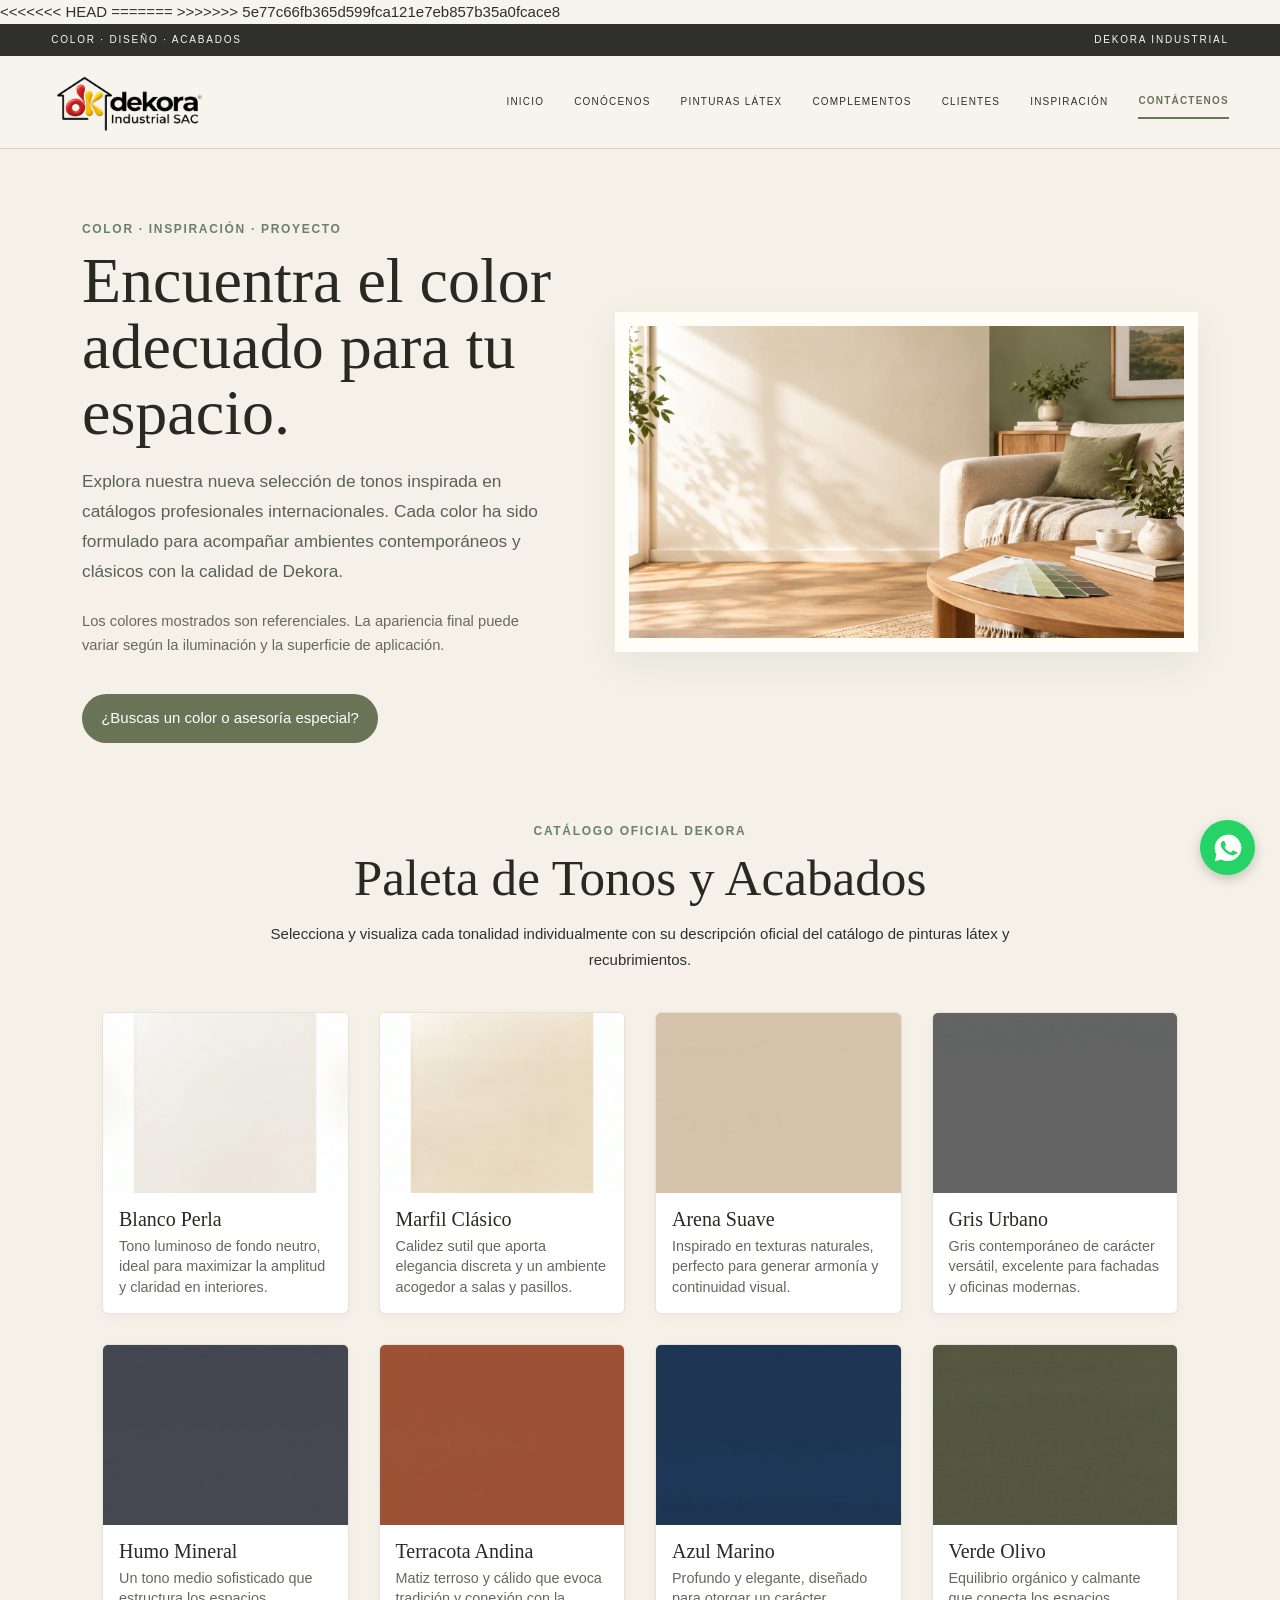
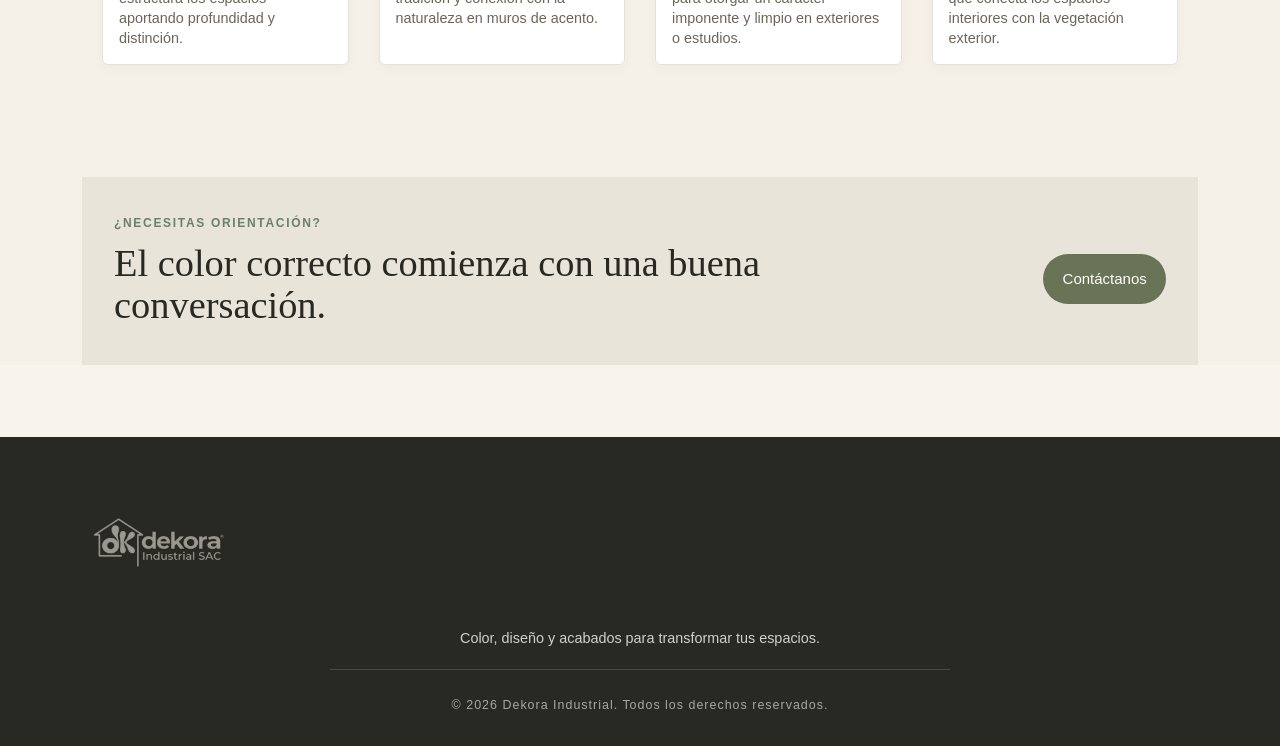
==== commit 1e5b464e: "Fresh sync from local Dekora folder" ====
--- a/carta.html
+++ b/carta.html
@@ -71,6 +71,15 @@
     }
   </style>
 </head>
+<<<<<<< HEAD
+<script async src="https://www.googletagmanager.com/gtm.js?id=GTM-TJSDSMM5"></script>
+<script>
+  window.dataLayer = window.dataLayer || [];
+  function gtag() { dataLayer.push(arguments); }
+  gtag('js', new Date());
+</script>
+=======
+>>>>>>> 5e77c66fb365d599fca121e7eb857b35a0fcace8
 
 <body>
   <div id="contenedor">
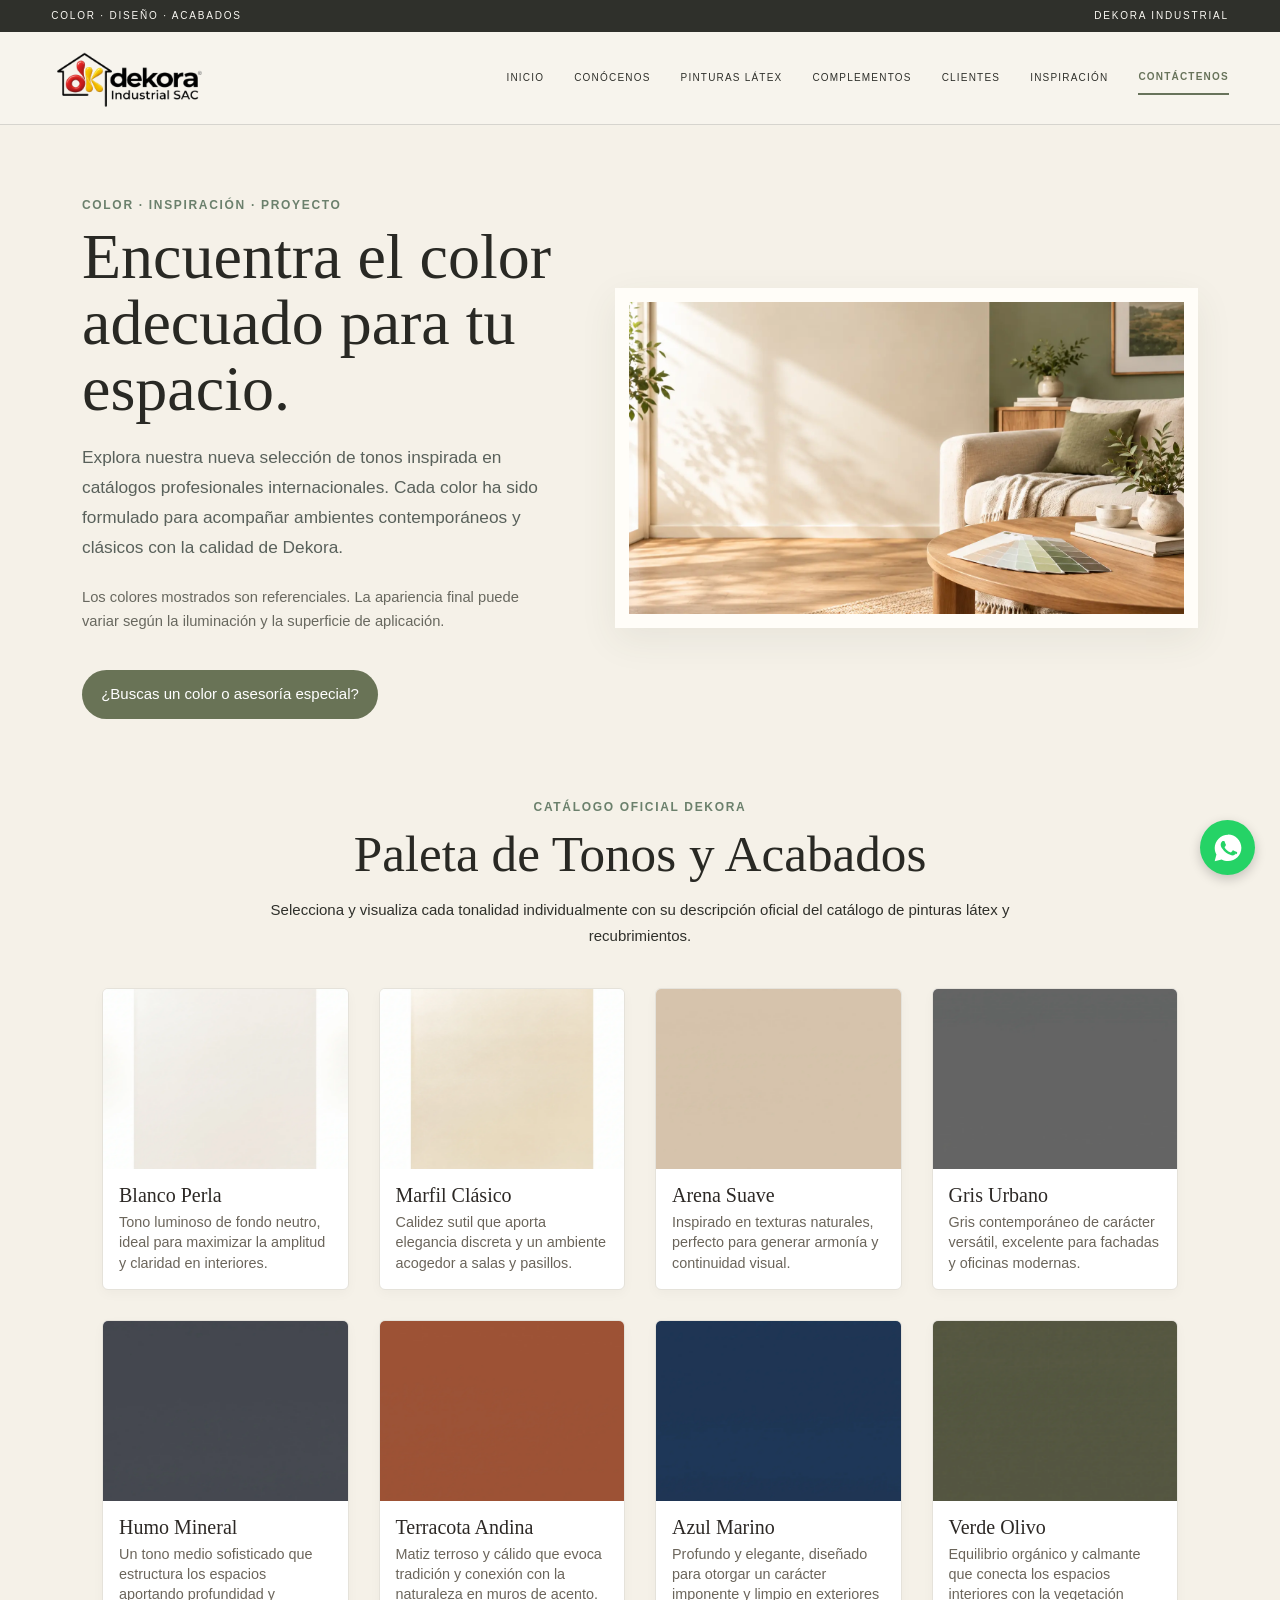
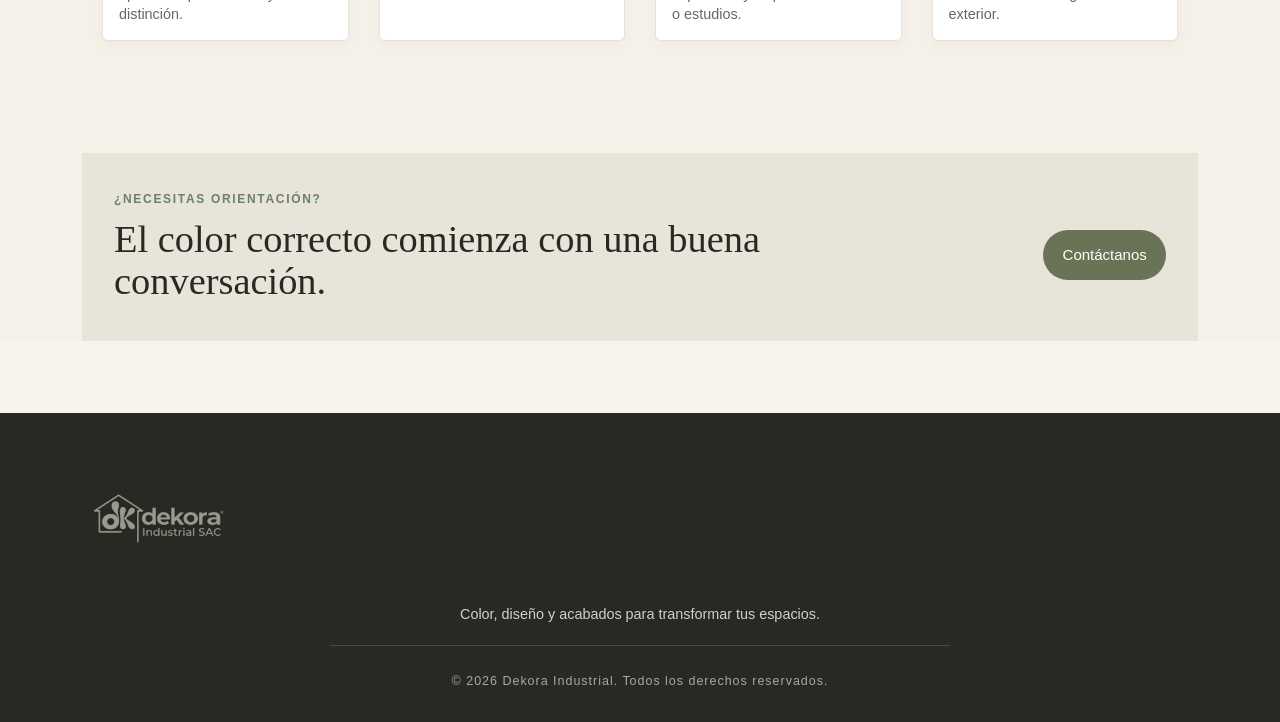
==== commit b85fdd02: "Added Google Analitics" ====
--- a/carta.html
+++ b/carta.html
@@ -71,15 +71,12 @@
     }
   </style>
 </head>
-<<<<<<< HEAD
 <script async src="https://www.googletagmanager.com/gtm.js?id=GTM-TJSDSMM5"></script>
 <script>
   window.dataLayer = window.dataLayer || [];
   function gtag() { dataLayer.push(arguments); }
   gtag('js', new Date());
 </script>
-=======
->>>>>>> 5e77c66fb365d599fca121e7eb857b35a0fcace8
 
 <body>
   <div id="contenedor">
